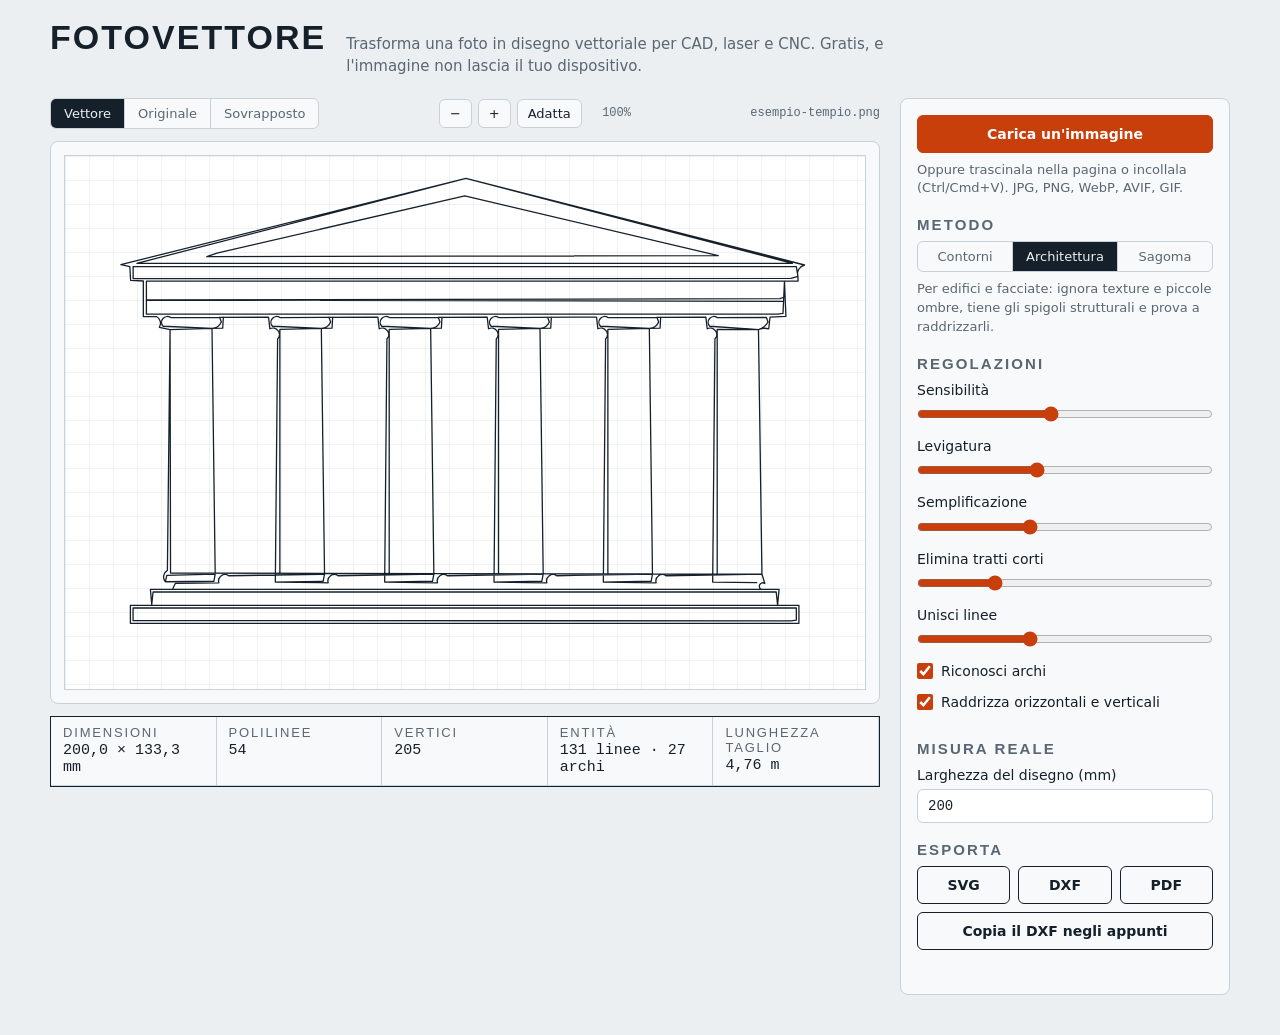
==== index.html @ 931e292a "Add files via upload" ====
<!doctype html>
<html lang="it"><head><meta charset="utf-8">
<meta name="viewport" content="width=device-width,initial-scale=1,viewport-fit=cover">
<meta name="description" content="Fotovettore: converte una foto in disegno vettoriale (SVG, DXF, PDF) direttamente nel browser.">
<title>Fotovettore</title>
<style>
/* Layout: a drafting sheet. Large preview with a title block underneath, tool panel at its side. */
:root {
  --paper: #ECEFF2;
  --sheet: #F8F9FB;
  --canvas: #FFFFFF;
  --grid: rgba(21, 32, 43, 0.06);
  --ink: #15202B;
  --muted: #5A6672;
  --line: #C8D0D8;
  --accent: #C93F0B;
  --accent-ink: #FFFFFF;
  --font-display: "Arial Narrow", "Helvetica Neue", "Roboto Condensed", sans-serif;
  --font-body: system-ui, -apple-system, "Segoe UI", Roboto, sans-serif;
  --font-mono: ui-monospace, "SF Mono", Menlo, Consolas, monospace;
}
@media (prefers-color-scheme: dark) {
  :root:not([data-theme="light"]) {
    --paper: #0D141B;
    --sheet: #131C25;
    --canvas: #0A1015;
    --grid: rgba(230, 236, 241, 0.06);
    --ink: #E6ECF1;
    --muted: #93A0AC;
    --line: #2A3641;
    --accent: #FF7A3D;
    --accent-ink: #1A0E06;
    color-scheme: dark;
  }
}
:root[data-theme="dark"] {
  --paper: #0D141B;
  --sheet: #131C25;
  --canvas: #0A1015;
  --grid: rgba(230, 236, 241, 0.06);
  --ink: #E6ECF1;
  --muted: #93A0AC;
  --line: #2A3641;
  --accent: #FF7A3D;
  --accent-ink: #1A0E06;
  color-scheme: dark;
}
* { box-sizing: border-box; }
body {
  background: var(--paper);
  color: var(--ink);
  font-family: var(--font-body);
  font-size: 15px;
  line-height: 1.45;
  margin: 0;
  padding-block: 20px 40px;
  padding-left: max(16px, env(safe-area-inset-left, 0px));
  padding-right: max(16px, env(safe-area-inset-right, 0px));
}
.wrap { max-width: 1180px; margin: 0 auto; display: flex; flex-direction: column; gap: 20px; }
.top { display: flex; flex-wrap: wrap; align-items: baseline; gap: 6px 20px; }
h1 {
  font-family: var(--font-display);
  font-weight: 600;
  font-size: 34px;
  letter-spacing: 0.06em;
  text-transform: uppercase;
  margin: 0;
  line-height: 1;
}
.tag { margin: 0; color: var(--muted); max-width: 60ch; }
.app { display: grid; grid-template-columns: minmax(0, 1fr); gap: 20px; align-items: start; }
@media (min-width: 880px) { .app { grid-template-columns: minmax(0, 1fr) 330px; } }

.stage { min-width: 0; display: flex; flex-direction: column; gap: 12px; }
.viewbar { display: flex; flex-wrap: wrap; gap: 8px 16px; align-items: center; justify-content: space-between; }
.seg { display: inline-flex; border: 1px solid var(--line); border-radius: 6px; overflow: hidden; background: var(--sheet); }
.seg button {
  font: 500 13px var(--font-body);
  color: var(--muted);
  background: transparent;
  border: 0;
  padding: 7px 13px;
  cursor: pointer;
}
.seg button + button { border-left: 1px solid var(--line); }
.seg button[aria-pressed="true"] { background: var(--ink); color: var(--paper); }
.fname { font: 400 12px var(--font-mono); color: var(--muted); overflow-wrap: anywhere; }

.dropzone {
  position: relative;
  background: var(--sheet);
  border: 1px solid var(--line);
  border-radius: 8px;
  padding: 14px;
  display: flex;
  justify-content: center;
}
.frame {
  --ar: 1.5;
  position: relative;
  width: min(100%, calc(68vh * var(--ar)));
  aspect-ratio: var(--ar);
  background-color: var(--canvas);
  background-image: linear-gradient(var(--grid) 1px, transparent 1px), linear-gradient(90deg, var(--grid) 1px, transparent 1px);
  background-size: 24px 24px;
  outline: 1px solid var(--line);
}
.vpwrap { position: absolute; inset: 0; transform-origin: 0 0; will-change: transform; }
.frame { overflow: hidden; }
.frame.zoomed { cursor: grab; touch-action: none; }
.zoom { display: inline-flex; gap: 6px; align-items: center; }
.zoom button { font: 500 13px var(--font-body); border: 1px solid var(--line); background: var(--sheet); color: var(--ink); border-radius: 6px; padding: 6px 10px; cursor: pointer; }
.zoom button:hover { background: color-mix(in srgb, var(--ink) 8%, transparent); }
.zoom span { font: 400 12px var(--font-mono); color: var(--muted); min-width: 3.6em; text-align: right; font-variant-numeric: tabular-nums; }
.frame canvas, .frame svg { position: absolute; inset: 0; width: 100%; height: 100%; display: block; }
.frame svg { color: var(--ink); }
.frame[data-view="orig"] svg { display: none; }
.frame[data-view="vector"] canvas { display: none; }
.frame[data-view="overlay"] canvas { opacity: 0.4; }
.frame[data-view="overlay"] svg { color: var(--accent); }
.busy {
  position: absolute; right: 22px; top: 22px;
  font: 500 12px var(--font-mono);
  background: var(--ink); color: var(--paper);
  padding: 4px 9px; border-radius: 4px;
}
.dropfx {
  position: fixed; inset: 0; z-index: 20;
  display: none; align-items: center; justify-content: center;
  background: color-mix(in srgb, var(--paper) 82%, transparent);
  border: 3px dashed var(--accent);
  font: 600 28px var(--font-display); letter-spacing: 0.08em; text-transform: uppercase;
}
.dropfx.on { display: flex; }

.titleblock {
  display: grid;
  grid-template-columns: repeat(auto-fit, minmax(130px, 1fr));
  margin: 0;
  border: 1px solid var(--ink);
  background: var(--sheet);
}
.titleblock > div { padding: 8px 12px 9px; border-right: 1px solid var(--line); border-bottom: 1px solid var(--line); min-width: 0; }
.titleblock dt { font: 500 11px var(--font-display); letter-spacing: 0.14em; text-transform: uppercase; color: var(--muted); font-size: 13px; }
.titleblock dd { margin: 2px 0 0; font: 500 15px var(--font-mono); font-variant-numeric: tabular-nums; overflow-wrap: anywhere; }

.panel {
  background: var(--sheet);
  border: 1px solid var(--line);
  border-radius: 8px;
  padding: 16px;
  display: flex; flex-direction: column; gap: 18px;
  min-width: 0;
}
.panel h2 {
  font: 600 15px var(--font-display);
  letter-spacing: 0.14em; text-transform: uppercase;
  margin: 0 0 8px; color: var(--muted);
}
.btn {
  font: 600 14px var(--font-body);
  border: 1px solid var(--ink);
  background: transparent; color: var(--ink);
  padding: 10px 14px; border-radius: 6px; cursor: pointer;
}
.btn:hover { background: color-mix(in srgb, var(--ink) 8%, transparent); }
.btn.primary { background: var(--accent); border-color: var(--accent); color: var(--accent-ink); }
.btn.primary:hover { filter: brightness(1.07); }
.btn:disabled { opacity: .45; cursor: not-allowed; }
:focus-visible { outline: 2px solid var(--accent); outline-offset: 2px; }
.hint { margin: 8px 0 0; font-size: 13px; color: var(--muted); }
.field { display: flex; flex-direction: column; gap: 4px; margin-bottom: 12px; }
.field:last-child { margin-bottom: 0; }
.field label, .field .lab { display: flex; justify-content: space-between; gap: 8px; font-size: 14px; font-weight: 500; }
.field output { font: 400 13px var(--font-mono); color: var(--muted); font-variant-numeric: tabular-nums; }
input[type="range"] { width: 100%; accent-color: var(--accent); margin: 2px 0; }
.check { display: flex; align-items: center; gap: 8px; font-size: 14px; margin-bottom: 10px; }
.check input { accent-color: var(--accent); width: 16px; height: 16px; margin: 0; }
input[type="number"] {
  font: 500 14px var(--font-mono); width: 100%;
  background: var(--canvas); color: var(--ink);
  border: 1px solid var(--line); border-radius: 6px; padding: 8px 10px;
}
.exports { display: grid; grid-template-columns: repeat(3, minmax(0, 1fr)); gap: 8px; }
.exports .wide { grid-column: 1 / -1; }
.status { min-height: 1.4em; margin: 10px 0 0; font-size: 13px; color: var(--muted); }
.seg.full { display: flex; }
.seg.full button { flex: 1; }
@media (prefers-reduced-motion: reduce) { * { transition: none !important; animation: none !important; } }
</style>

<div class="wrap">
  <header class="top">
    <h1>Fotovettore</h1>
    <p class="tag">Trasforma una foto in disegno vettoriale per CAD, laser e CNC. Gratis, e l'immagine non lascia il tuo dispositivo.</p>
  </header>

  <main class="app">
    <section class="stage" aria-label="Anteprima">
      <div class="viewbar">
        <div class="seg" role="group" aria-label="Vista">
          <button type="button" data-view="vector" aria-pressed="true">Vettore</button>
          <button type="button" data-view="orig" aria-pressed="false">Originale</button>
          <button type="button" data-view="overlay" aria-pressed="false">Sovrapposto</button>
        </div>
        <div class="zoom" role="group" aria-label="Zoom">
          <button type="button" id="zout" aria-label="Riduci">−</button>
          <button type="button" id="zin" aria-label="Ingrandisci">+</button>
          <button type="button" id="zfit">Adatta</button>
          <span id="zlabel">100%</span>
        </div>
        <span class="fname" id="fname">esempio-tempio.png</span>
      </div>

      <div class="dropzone">
        <div class="frame" id="frame" data-view="vector">
          <div class="vpwrap" id="vpwrap">
          <canvas id="orig" aria-label="Immagine originale"></canvas>
          <svg id="vec" viewBox="0 0 1200 800" preserveAspectRatio="none" role="img" aria-label="Disegno vettoriale">
            <path id="vp" fill="none" stroke="currentColor" stroke-width="1.3" vector-effect="non-scaling-stroke" stroke-linejoin="round" stroke-linecap="round"></path>
          </svg>
          </div>
        </div>
        <div class="busy" id="busy" hidden>Elaboro…</div>
      </div>

      <dl class="titleblock">
        <div><dt>Dimensioni</dt><dd id="tb-size">-</dd></div>
        <div><dt>Polilinee</dt><dd id="tb-paths">-</dd></div>
        <div><dt>Vertici</dt><dd id="tb-pts">-</dd></div>
        <div><dt>Entità</dt><dd id="tb-ent">-</dd></div>
        <div><dt>Lunghezza taglio</dt><dd id="tb-len">-</dd></div>
      </dl>
    </section>

    <aside class="panel" aria-label="Impostazioni">
      <div>
        <button class="btn primary" id="pick" type="button" style="width:100%">Carica un'immagine</button>
        <input id="file" type="file" accept="image/*" hidden>
        <p class="hint">Oppure trascinala nella pagina o incollala (Ctrl/Cmd+V). JPG, PNG, WebP, AVIF, GIF.</p>
      </div>

      <div>
        <h2>Metodo</h2>
        <div class="seg full" role="group" aria-label="Metodo">
          <button type="button" data-mode="edges" aria-pressed="false">Contorni</button>
          <button type="button" data-mode="arch" aria-pressed="true">Architettura</button>
          <button type="button" data-mode="shape" aria-pressed="false">Sagoma</button>
        </div>
        <p class="hint" id="modehint">Linee sottili lungo i bordi dell'immagine, come un disegno al tratto.</p>
      </div>

      <div>
        <h2>Regolazioni</h2>
        <div class="field" id="f-sens">
          <label for="sens">Sensibilità <output id="o-sens"></output></label>
          <input id="sens" type="range" min="0" max="100" value="55">
        </div>
        <div id="f-shape" hidden>
          <label class="check"><input id="auto" type="checkbox" checked> Soglia automatica</label>
          <div class="field">
            <label for="thr">Soglia di luminosità <output id="o-thr"></output></label>
            <input id="thr" type="range" min="5" max="250" value="128" disabled>
          </div>
          <label class="check"><input id="inv" type="checkbox"> Inverti (sagome chiare su sfondo scuro)</label>
        </div>
        <div class="field">
          <label for="blur">Levigatura <output id="o-blur"></output></label>
          <input id="blur" type="range" min="0" max="40" value="12">
        </div>
        <div class="field">
          <label for="simp">Semplificazione <output id="o-simp"></output></label>
          <input id="simp" type="range" min="0" max="40" value="10">
        </div>
        <div class="field">
          <label for="minlen">Elimina tratti corti <output id="o-min"></output></label>
          <input id="minlen" type="range" min="0" max="120" value="14">
        </div>
        <div class="field">
          <label for="merge">Unisci linee <output id="o-merge"></output></label>
          <input id="merge" type="range" min="0" max="80" value="30">
        </div>
        <label class="check"><input id="arcs" type="checkbox" checked> Riconosci archi</label>
        <label class="check"><input id="straight" type="checkbox" checked> Raddrizza orizzontali e verticali</label>
      </div>

      <div>
        <h2>Misura reale</h2>
        <div class="field">
          <label for="wmm">Larghezza del disegno (mm)</label>
          <input id="wmm" type="number" min="1" max="100000" step="1" value="200" inputmode="decimal">
        </div>
      </div>

      <div>
        <h2>Esporta</h2>
        <div class="exports">
          <button class="btn" id="ex-svg" type="button">SVG</button>
          <button class="btn" id="ex-dxf" type="button">DXF</button>
          <button class="btn" id="ex-pdf" type="button">PDF</button>
          <button class="btn wide" id="ex-copy" type="button">Copia il DXF negli appunti</button>
        </div>
        <p class="status" id="status" role="status" aria-live="polite"></p>
      </div>
    </aside>
  </main>
</div>
<div class="dropfx" id="dropfx">Rilascia l'immagine</div>

<script>
(() => {
  const $ = (id) => document.getElementById(id);
  const S = { W: 0, H: 0, gray: null, gen: 0, paths: [], info: {}, mode: 'arch', name: '' };

  /* ---------- utilities ---------- */
  const fmtInt = (n) => n.toLocaleString('it-IT');
  const fmt1 = (n) => n.toLocaleString('it-IT', { maximumFractionDigits: 1, minimumFractionDigits: 1 });
  let statusTimer;
  function say(msg) {
    $('status').textContent = msg;
    clearTimeout(statusTimer);
    statusTimer = setTimeout(() => { $('status').textContent = ''; }, 7000);
  }

  /* ---------- image loading ---------- */
  function setSource(el, name) {
    const w = el.naturalWidth || el.width, h = el.naturalHeight || el.height;
    const s = Math.min(1, 1400 / Math.max(w, h));
    const W = Math.max(8, Math.round(w * s)), H = Math.max(8, Math.round(h * s));
    const c = document.createElement('canvas');
    c.width = W; c.height = H;
    const x = c.getContext('2d', { willReadFrequently: true });
    x.fillStyle = '#fff'; x.fillRect(0, 0, W, H);
    x.drawImage(el, 0, 0, W, H);
    const d = x.getImageData(0, 0, W, H).data;
    const g = new Float32Array(W * H);
    for (let i = 0, p = 0; i < g.length; i++, p += 4) g[i] = 0.299 * d[p] + 0.587 * d[p + 1] + 0.114 * d[p + 2];
    S.W = W; S.H = H; S.gray = g; S.name = name; S.gen++;
    const o = $('orig');
    o.width = W; o.height = H;
    o.getContext('2d').drawImage(c, 0, 0);
    $('frame').style.setProperty('--ar', (W / H).toFixed(4));
    $('vec').setAttribute('viewBox', '0 0 ' + W + ' ' + H);
    $('fname').textContent = name;
    View.k = 1; View.x = 0; View.y = 0; applyView();
    sendImage();
    request();
  }
  function loadFile(file) {
    if (!file) return;
    if (!file.type.startsWith('image/')) { say('Questo file non è un\'immagine. Per i PDF, esporta prima una pagina come immagine.'); return; }
    const url = URL.createObjectURL(file);
    const im = new Image();
    im.onload = () => { setSource(im, file.name || 'immagine'); URL.revokeObjectURL(url); };
    im.onerror = () => { say('Il browser non riesce ad aprire questo formato. Prova con JPG, PNG o WebP.'); URL.revokeObjectURL(url); };
    im.src = url;
  }

  function makeSample() {
    const c = document.createElement('canvas'); c.width = 1200; c.height = 800;
    const x = c.getContext('2d');
    let g = x.createLinearGradient(0, 0, 0, 800);
    g.addColorStop(0, '#eef1f3'); g.addColorStop(1, '#cdd4da');
    x.fillStyle = g; x.fillRect(0, 0, 1200, 800);
    x.fillStyle = '#bdb6aa'; x.fillRect(0, 700, 1200, 100);
    x.lineJoin = 'round';
    const stroke = (w = 3) => { x.strokeStyle = '#3d3b37'; x.lineWidth = w; x.stroke(); };
    // steps
    for (let i = 0; i < 3; i++) {
      x.fillStyle = ['#a8a297', '#bcb6aa', '#cfc9bd'][i];
      x.beginPath(); x.rect(100 + i * 30, 700 - (i + 1) * 24, 1000 - i * 60, 24); x.fill(); stroke(2.5);
    }
    // columns
    const base = 628, top = 258, n = 6;
    for (let k = 0; k < n; k++) {
      const cx = 190 + k * (820 / (n - 1));
      const cg = x.createLinearGradient(cx - 36, 0, cx + 36, 0);
      cg.addColorStop(0, '#8d8a82'); cg.addColorStop(0.35, '#efece4'); cg.addColorStop(0.7, '#cdcac1'); cg.addColorStop(1, '#7f7c74');
      x.fillStyle = cg;
      x.beginPath(); x.moveTo(cx - 36, base); x.lineTo(cx - 31, top); x.lineTo(cx + 31, top); x.lineTo(cx + 36, base); x.closePath(); x.fill(); stroke(2.5);
      x.strokeStyle = 'rgba(61,59,55,.55)'; x.lineWidth = 1.5;
      for (let f = -2; f <= 2; f++) { x.beginPath(); x.moveTo(cx + f * 12, base); x.lineTo(cx + f * 11.2, top); x.stroke(); }
      x.fillStyle = '#d9d5cb';
      x.beginPath(); x.rect(cx - 46, top - 18, 92, 18); x.fill(); stroke(2.5);
      x.beginPath(); x.rect(cx - 40, base, 80, 12); x.fillStyle = '#c4bfb3'; x.fill(); stroke(2.5);
    }
    // entablature
    x.fillStyle = '#d3cec3'; x.beginPath(); x.rect(120, 216, 960, 24); x.fill(); stroke(3);
    x.fillStyle = '#e1ddd3'; x.beginPath(); x.rect(120, 186, 960, 30); x.fill(); stroke(3);
    x.strokeStyle = '#3d3b37'; x.lineWidth = 2;
    for (let t = 0; t < 22; t++) { const tx = 150 + t * 42; x.strokeRect(tx, 192, 14, 18); }
    x.fillStyle = '#cbc6ba'; x.beginPath(); x.rect(100, 164, 1000, 22); x.fill(); stroke(3);
    // pediment
    x.fillStyle = '#ddd9cf'; x.beginPath(); x.moveTo(90, 164); x.lineTo(1110, 164); x.lineTo(600, 34); x.closePath(); x.fill(); stroke(3.5);
    x.fillStyle = '#9f9b91'; x.beginPath(); x.moveTo(220, 150); x.lineTo(980, 150); x.lineTo(600, 62); x.closePath(); x.fill(); stroke(2.5);
    return c;
  }



  /* ======================================================================
     Motore di vettorializzazione. Funzione autonoma: gira in un Web Worker
     (o nel thread principale se il browser non lo permette).
     ====================================================================== */
  function makeEngine() {
    let IMG = null, PRE = { key: '', g: null };
    function setImage(W, H, gray) { IMG = { W, H, gray }; PRE = { key: '', g: null }; }

  /* ---------- image processing ---------- */
  function gaussBlur(src, W, H, sigma) {
    if (sigma < 0.3) return Float32Array.from(src);
    const r = Math.ceil(sigma * 3), k = new Float32Array(2 * r + 1);
    let sum = 0;
    for (let i = -r; i <= r; i++) { k[i + r] = Math.exp(-(i * i) / (2 * sigma * sigma)); sum += k[i + r]; }
    for (let i = 0; i < k.length; i++) k[i] /= sum;
    const tmp = new Float32Array(W * H), out = new Float32Array(W * H);
    for (let y = 0; y < H; y++) {
      const row = y * W;
      for (let x = 0; x < W; x++) {
        let a = 0;
        for (let i = -r; i <= r; i++) { let xx = x + i; xx = xx < 0 ? 0 : xx >= W ? W - 1 : xx; a += src[row + xx] * k[i + r]; }
        tmp[row + x] = a;
      }
    }
    for (let y = 0; y < H; y++) {
      for (let x = 0; x < W; x++) {
        let a = 0;
        for (let i = -r; i <= r; i++) { let yy = y + i; yy = yy < 0 ? 0 : yy >= H ? H - 1 : yy; a += tmp[yy * W + x] * k[i + r]; }
        out[y * W + x] = a;
      }
    }
    return out;
  }

  function otsu(g) {
    const h = new Float64Array(256);
    for (let i = 0; i < g.length; i++) { let v = Math.round(g[i]); v = v < 0 ? 0 : v > 255 ? 255 : v; h[v]++; }
    let total = g.length, sumAll = 0;
    for (let i = 0; i < 256; i++) sumAll += i * h[i];
    let wB = 0, sumB = 0, best = 0, thr = 128;
    for (let t = 0; t < 256; t++) {
      wB += h[t]; if (!wB) continue;
      const wF = total - wB; if (!wF) break;
      sumB += t * h[t];
      const mB = sumB / wB, mF = (sumAll - sumB) / wF;
      const between = wB * wF * (mB - mF) * (mB - mF);
      if (between > best) { best = between; thr = t; }
    }
    return thr;
  }

  /* Canny edges -> boolean map */
  function canny(g, W, H, sens) {
    const N = W * H, mag = new Float32Array(N), dq = new Uint8Array(N);
    for (let y = 1; y < H - 1; y++) {
      for (let x = 1; x < W - 1; x++) {
        const i = y * W + x;
        const gx = (g[i - W + 1] + 2 * g[i + 1] + g[i + W + 1]) - (g[i - W - 1] + 2 * g[i - 1] + g[i + W - 1]);
        const gy = (g[i + W - 1] + 2 * g[i + W] + g[i + W + 1]) - (g[i - W - 1] + 2 * g[i - W] + g[i - W + 1]);
        mag[i] = Math.hypot(gx, gy);
        let a = Math.atan2(gy, gx) * 57.29578; if (a < 0) a += 180;
        dq[i] = (a < 22.5 || a >= 157.5) ? 0 : a < 67.5 ? 1 : a < 112.5 ? 2 : 3;
      }
    }
    let mx = 0; for (let i = 0; i < N; i++) if (mag[i] > mx) mx = mag[i];
    if (mx <= 0) return new Uint8Array(N);
    const bins = new Uint32Array(1001);
    for (let i = 0; i < N; i++) bins[Math.min(1000, (mag[i] / mx * 1000) | 0)]++;
    let acc = 0, p = 0; const target = N * 0.985;
    for (let b = 0; b <= 1000; b++) { acc += bins[b]; if (acc >= target) { p = (b + 1) / 1000 * mx; break; } }
    const s = sens / 100;
    const hi = Math.max(4, p * (1.0 - 0.85 * s)), lo = hi * 0.4;
    const e = new Uint8Array(N);
    for (let y = 1; y < H - 1; y++) {
      for (let x = 1; x < W - 1; x++) {
        const i = y * W + x, m = mag[i];
        if (m < lo) continue;
        let a, b;
        switch (dq[i]) {
          case 0: a = mag[i - 1]; b = mag[i + 1]; break;
          case 1: a = mag[i - W - 1]; b = mag[i + W + 1]; break;
          case 2: a = mag[i - W]; b = mag[i + W]; break;
          default: a = mag[i - W + 1]; b = mag[i + W - 1];
        }
        if (m >= a && m >= b) e[i] = m >= hi ? 2 : 1;
      }
    }
    const out = new Uint8Array(N), stack = [];
    for (let i = 0; i < N; i++) if (e[i] === 2) { out[i] = 1; stack.push(i); }
    const nb = [-1, 1, -W, W, -W - 1, -W + 1, W - 1, W + 1];
    while (stack.length) {
      const c = stack.pop();
      for (let k = 0; k < 8; k++) { const j = c + nb[k]; if (e[j] && !out[j]) { out[j] = 1; stack.push(j); } }
    }
    out.mag = mag; out.hi = hi;
    return out;
  }

  /* Edge pixels -> polylines */
  function traceChains(E, W, H, minLen) {
    const N = W * H, vis = new Uint8Array(N), chains = [];
    const nb = [-1, 1, -W, W, -W - 1, -W + 1, W - 1, W + 1];
    const walk = (start) => {
      const out = []; let cur = start;
      for (;;) {
        let nx = -1;
        for (let k = 0; k < 8; k++) { const j = cur + nb[k]; if (E[j] && !vis[j]) { nx = j; break; } }
        if (nx < 0) break;
        vis[nx] = 1; out.push(nx); cur = nx;
      }
      return out;
    };
    const run = (start) => {
      vis[start] = 1;
      const f = walk(start), b = walk(start);
      const idx = b.reverse().concat([start], f);
      if (idx.length < Math.max(2, minLen)) return;
      const pts = idx.map((i) => [i % W, (i / W) | 0]);
      const a = pts[0], z = pts[pts.length - 1];
      const closed = pts.length > 8 && Math.abs(a[0] - z[0]) <= 1 && Math.abs(a[1] - z[1]) <= 1;
      chains.push({ pts, closed });
    };
    for (let y = 1; y < H - 1; y++) for (let x = 1; x < W - 1; x++) {
      const i = y * W + x;
      if (!E[i] || vis[i]) continue;
      let d = 0; for (let k = 0; k < 8; k++) if (E[i + nb[k]]) d++;
      if (d === 1) run(i);
    }
    for (let y = 1; y < H - 1; y++) for (let x = 1; x < W - 1; x++) {
      const i = y * W + x;
      if (E[i] && !vis[i]) run(i);
    }
    return chains;
  }

  /* Marching squares on a padded field; inside where value < 0 */
  function marching(g, W, H, T, invert) {
    const Wp = W + 2, Hp = H + 2, F = new Float32Array(Wp * Hp).fill(1);
    for (let y = 0; y < H; y++) for (let x = 0; x < W; x++) {
      const v = invert ? T - g[y * W + x] : g[y * W + x] - T;
      F[(y + 1) * Wp + x + 1] = v === 0 ? 1e-4 : v;
    }
    const K = 2 * Wp * Hp, A = new Int32Array(K).fill(-1), B = new Int32Array(K).fill(-1);
    const link = (p, q) => {
      if (A[p] < 0) A[p] = q; else B[p] = q;
      if (A[q] < 0) A[q] = p; else B[q] = p;
    };
    const Hk = (x, y) => 2 * (y * Wp + x), Vk = (x, y) => 2 * (y * Wp + x) + 1;
    for (let y = 0; y < Hp - 1; y++) {
      for (let x = 0; x < Wp - 1; x++) {
        const a = F[y * Wp + x] < 0, b = F[y * Wp + x + 1] < 0, c = F[(y + 1) * Wp + x + 1] < 0, d = F[(y + 1) * Wp + x] < 0;
        const idx = (a ? 8 : 0) | (b ? 4 : 0) | (c ? 2 : 0) | (d ? 1 : 0);
        if (idx === 0 || idx === 15) continue;
        const T_ = Hk(x, y), R = Vk(x + 1, y), Bo = Hk(x, y + 1), L = Vk(x, y);
        switch (idx) {
          case 1: case 14: link(L, Bo); break;
          case 2: case 13: link(Bo, R); break;
          case 3: case 12: link(L, R); break;
          case 4: case 11: link(T_, R); break;
          case 5: link(T_, R); link(L, Bo); break;
          case 6: case 9: link(T_, Bo); break;
          case 7: case 8: link(L, T_); break;
          case 10: link(L, T_); link(Bo, R); break;
        }
      }
    }
    const pointOf = (k) => {
      const horiz = (k & 1) === 0, cell = k >> 1, y = (cell / Wp) | 0, x = cell - y * Wp;
      if (horiz) {
        const v1 = F[y * Wp + x], v2 = F[y * Wp + x + 1];
        return [x + v1 / (v1 - v2) - 1, y - 1];
      }
      const v1 = F[y * Wp + x], v2 = F[(y + 1) * Wp + x];
      return [x - 1, y + v1 / (v1 - v2) - 1];
    };
    const seen = new Uint8Array(K), loops = [];
    for (let s = 0; s < K; s++) {
      if (seen[s] || A[s] < 0) continue;
      const keys = []; let prev = -1, cur = s, ok = true;
      for (;;) {
        seen[cur] = 1; keys.push(cur);
        let nx = A[cur] !== prev ? A[cur] : B[cur];
        if (nx < 0) { ok = false; break; }
        if (A[cur] === B[cur]) nx = A[cur];
        prev = cur; cur = nx;
        if (cur === s) break;
        if (seen[cur]) { ok = false; break; }
      }
      if (ok && keys.length >= 3) loops.push(keys.map(pointOf));
    }
    return loops;
  }

  /* Douglas-Peucker */
  function dp(p, eps) {
    const n = p.length;
    if (n < 3) return p.slice();
    const keep = new Uint8Array(n); keep[0] = keep[n - 1] = 1;
    const st = [[0, n - 1]];
    while (st.length) {
      const [s, e] = st.pop();
      const ax = p[s][0], ay = p[s][1], dx = p[e][0] - ax, dy = p[e][1] - ay, L = Math.hypot(dx, dy);
      let md = 0, mi = -1;
      for (let i = s + 1; i < e; i++) {
        const d = L < 1e-9 ? Math.hypot(p[i][0] - ax, p[i][1] - ay) : Math.abs(dy * (p[i][0] - ax) - dx * (p[i][1] - ay)) / L;
        if (d > md) { md = d; mi = i; }
      }
      if (md > eps && mi > 0) { keep[mi] = 1; st.push([s, mi], [mi, e]); }
    }
    return p.filter((_, i) => keep[i]);
  }
  function simplify(pts, eps, closed) {
    if (eps <= 0 || pts.length < 4) return pts;
    if (!closed) return dp(pts, eps);
    let m = 0, md = -1;
    for (let i = 1; i < pts.length; i++) { const d = Math.hypot(pts[i][0] - pts[0][0], pts[i][1] - pts[0][1]); if (d > md) { md = d; m = i; } }
    const a = dp(pts.slice(0, m + 1), eps);
    const b = dp(pts.slice(m).concat([pts[0]]), eps);
    return a.concat(b.slice(1, -1));
  }



    /* ----- nuove funzioni ----- */
    function dpIdx(p, eps) {
      const n = p.length, keep = new Uint8Array(n); keep[0] = keep[n - 1] = 1;
      const st = [[0, n - 1]];
      while (st.length) {
        const [s, e] = st.pop();
        const ax = p[s][0], ay = p[s][1], dx = p[e][0] - ax, dy = p[e][1] - ay, L = Math.hypot(dx, dy);
        let md = 0, mi = -1;
        for (let i = s + 1; i < e; i++) {
          const d = L < 1e-9 ? Math.hypot(p[i][0] - ax, p[i][1] - ay) : Math.abs(dy * (p[i][0] - ax) - dx * (p[i][1] - ay)) / L;
          if (d > md) { md = d; mi = i; }
        }
        if (md > eps && mi > 0) { keep[mi] = 1; st.push([s, mi], [mi, e]); }
      }
      const out = []; for (let i = 0; i < n; i++) if (keep[i]) out.push(i);
      return out;
    }

    /* Diffusione anisotropa (Perona-Malik): spiana texture e rumore, conserva i bordi forti */
    function diffuse(g, W, H, iters) {
      if (iters <= 0) return g;
      let a = Float32Array.from(g), b = new Float32Array(g.length);
      let s = 0, c = 0;
      for (let y = 1; y < H - 1; y += 2) for (let x = 1; x < W - 1; x += 2) { const i = y * W + x; s += Math.abs(a[i + 1] - a[i]) + Math.abs(a[i + W] - a[i]); c += 2; }
      const K = Math.max(3, 2.5 * s / Math.max(1, c)), inv = 1 / (K * K), lam = 0.2;
      for (let it = 0; it < iters; it++) {
        b.set(a);
        for (let y = 1; y < H - 1; y++) {
          for (let x = 1; x < W - 1; x++) {
            const i = y * W + x, v = a[i];
            const dN = a[i - W] - v, dS = a[i + W] - v, dE = a[i + 1] - v, dW = a[i - 1] - v;
            b[i] = v + lam * (dN / (1 + dN * dN * inv) + dS / (1 + dS * dS * inv) + dE / (1 + dE * dE * inv) + dW / (1 + dW * dW * inv));
          }
        }
        const t = a; a = b; b = t;
      }
      return a;
    }

    /* Elimina i gruppi di pixel-bordo troppo piccoli (puntini di texture) */
    function dropSmall(E, W, H, minSize) {
      const N = W * H, seen = new Uint8Array(N), nb = [-1, 1, -W, W, -W - 1, -W + 1, W - 1, W + 1];
      for (let s = 0; s < N; s++) {
        if (!E[s] || seen[s]) continue;
        const comp = [s]; seen[s] = 1;
        for (let h = 0; h < comp.length; h++) {
          const c = comp[h];
          for (let k = 0; k < 8; k++) { const j = c + nb[k]; if (j >= 0 && j < N && E[j] && !seen[j]) { seen[j] = 1; comp.push(j); } }
        }
        if (comp.length < minSize) for (const c of comp) E[c] = 0;
      }
    }
    function chainStrength(pts, mag, W) {
      let s = 0;
      for (const p of pts) s += mag[Math.round(p[1]) * W + Math.round(p[0])];
      return s / pts.length;
    }

    /* Ricuce le lacune tra estremi di tratti che proseguono nella stessa direzione */
    function bridge(chains, gap) {
      for (let pass = 0; pass < 3; pass++) {
        const eps = [];
        chains.forEach((c, ci) => {
          if (!c || c.closed || c.pts.length < 6) return;
          const p = c.pts, n = p.length, k = Math.min(8, n - 1);
          const d0x = p[0][0] - p[k][0], d0y = p[0][1] - p[k][1], d1x = p[n - 1][0] - p[n - 1 - k][0], d1y = p[n - 1][1] - p[n - 1 - k][1];
          const l0 = Math.hypot(d0x, d0y) || 1, l1 = Math.hypot(d1x, d1y) || 1;
          eps.push({ ci, end: 0, x: p[0][0], y: p[0][1], dx: d0x / l0, dy: d0y / l0 });
          eps.push({ ci, end: 1, x: p[n - 1][0], y: p[n - 1][1], dx: d1x / l1, dy: d1y / l1 });
        });
        const cell = Math.max(2, gap), grid = new Map();
        eps.forEach((e, i) => {
          const key = Math.floor(e.x / cell) * 100003 + Math.floor(e.y / cell);
          (grid.get(key) || grid.set(key, []).get(key)).push(i);
        });
        const cands = [];
        eps.forEach((a, i) => {
          const cx = Math.floor(a.x / cell), cy = Math.floor(a.y / cell);
          for (let ox = -1; ox <= 1; ox++) for (let oy = -1; oy <= 1; oy++) {
            const arr = grid.get((cx + ox) * 100003 + (cy + oy)); if (!arr) continue;
            for (const j of arr) {
              if (j <= i) continue;
              const b = eps[j];
              if (a.ci === b.ci && chains[a.ci].pts.length < 30) continue;
              const dx = b.x - a.x, dy = b.y - a.y, d = Math.hypot(dx, dy);
              if (d > gap) continue;
              if (d > 1.5) {
                const vx = dx / d, vy = dy / d;
                if (a.dx * vx + a.dy * vy < 0.77 || -(b.dx * vx + b.dy * vy) < 0.77) continue;
              }
              if (a.dx * b.dx + a.dy * b.dy > -0.5) continue;
              cands.push({ a, b, d });
            }
          }
        });
        if (!cands.length) break;
        cands.sort((u, v) => u.d - v.d);
        const used = new Set(); let joined = 0;
        for (const { a, b } of cands) {
          if (used.has(a.ci) || used.has(b.ci)) continue;
          if (a.ci === b.ci) { chains[a.ci].closed = true; used.add(a.ci); joined++; continue; }
          const A = chains[a.ci], B = chains[b.ci];
          const pa = a.end === 1 ? A.pts : A.pts.slice().reverse();
          const pb = b.end === 0 ? B.pts : B.pts.slice().reverse();
          const na = A.pts.length, nb = B.pts.length;
          chains[a.ci] = { pts: pa.concat(pb), closed: false, str: (A.str * na + B.str * nb) / (na + nb) };
          chains[b.ci] = null; used.add(a.ci); used.add(b.ci); joined++;
        }
        if (!joined) break;
      }
      return chains.filter(Boolean);
    }

    /* Media mobile: toglie la scalettatura dei pixel senza spostare gli estremi */
    function smoothPts(p, closed, w) {
      const n = p.length; if (n < 5 || w < 1) return p;
      const o = new Array(n);
      for (let i = 0; i < n; i++) {
        let sx = 0, sy = 0, c = 0;
        for (let k = -w; k <= w; k++) {
          let j = i + k;
          if (closed) j = ((j % n) + n) % n; else if (j < 0 || j >= n) continue;
          sx += p[j][0]; sy += p[j][1]; c++;
        }
        o[i] = [sx / c, sy / c];
      }
      if (!closed) { o[0] = p[0]; o[n - 1] = p[n - 1]; }
      return o;
    }

    /* Cerchio ai minimi quadrati (Kasa) sui punti i..j; restituisce null se non è un arco credibile */
    function arcFit(q, i, j, tol, strict) {
      const N = j - i + 1; if (N < 7) return null;
      let mx = 0, my = 0;
      for (let k = i; k <= j; k++) { mx += q[k][0]; my += q[k][1]; }
      mx /= N; my /= N;
      let Suu = 0, Svv = 0, Suv = 0, Suuu = 0, Svvv = 0, Suvv = 0, Svuu = 0;
      for (let k = i; k <= j; k++) {
        const u = q[k][0] - mx, v = q[k][1] - my;
        Suu += u * u; Svv += v * v; Suv += u * v; Suuu += u * u * u; Svvv += v * v * v; Suvv += u * v * v; Svuu += v * u * u;
      }
      const det = Suu * Svv - Suv * Suv;
      if (Math.abs(det) < 1e-9) return null;
      const b1 = 0.5 * (Suuu + Suvv), b2 = 0.5 * (Svvv + Svuu);
      const uc = (b1 * Svv - b2 * Suv) / det, vc = (Suu * b2 - Suv * b1) / det;
      const cx = mx + uc, cy = my + vc, r = Math.sqrt(uc * uc + vc * vc + (Suu + Svv) / N);
      if (!(r > 3 * tol) || r > 4000) return null;
      let prev = Math.atan2(q[i][1] - cy, q[i][0] - cx); const a0 = prev;
      let sum = 0, abs = 0;
      for (let k = i; k <= j; k++) {
        const e = Math.abs(Math.hypot(q[k][0] - cx, q[k][1] - cy) - r);
        if (e > tol) return null;
        if (k > i) {
          const a = Math.atan2(q[k][1] - cy, q[k][0] - cx);
          let d = a - prev;
          if (d > Math.PI) d -= 2 * Math.PI; else if (d < -Math.PI) d += 2 * Math.PI;
          sum += d; abs += Math.abs(d); prev = a;
        }
      }
      const sw = Math.abs(sum);
      if (sw > 3.4 || abs > sw * 1.2 + 0.05) return null;
      if (strict) {
        const chord = Math.hypot(q[j][0] - q[i][0], q[j][1] - q[i][1]);
        const sag = r - Math.sqrt(Math.max(0, r * r - chord * chord / 4));
        if (sw < 0.35 || (sw < Math.PI && sag < 1.5 * tol)) return null;
      }
      return { cx, cy, r, a0, sum };
    }

    /* Spezza una catena di punti in linee rette e archi di cerchio */
    function fitChain(pts, closed, tol, useArcs) {
      let q = pts;
      if (closed && q.length > 6) {
        const qq = q.concat([q[0]]);
        const idx = dpIdx(qq, Math.max(2 * tol, 2));
        let best = 0.35, bi = 0;
        for (let t = 1; t < idx.length - 1; t++) {
          const p0 = qq[idx[t - 1]], p1 = qq[idx[t]], p2 = qq[idx[t + 1]];
          const a1 = Math.atan2(p1[1] - p0[1], p1[0] - p0[0]), a2 = Math.atan2(p2[1] - p1[1], p2[0] - p1[0]);
          let d = Math.abs(a2 - a1); if (d > Math.PI) d = 2 * Math.PI - d;
          if (d > best) { best = d; bi = idx[t]; }
        }
        q = q.slice(bi).concat(q.slice(0, bi)); q.push([q[0][0], q[0][1]]);
      } else if (closed) {
        q = q.concat([q[0]]);
      }
      const n = q.length, segs = [];
      if (n < 2) return segs;
      const lineOK = (i, j) => {
        const ax = q[i][0], ay = q[i][1], dx = q[j][0] - ax, dy = q[j][1] - ay, L = Math.hypot(dx, dy);
        for (let k = i + 1; k < j; k++) {
          const d = L < 1e-9 ? Math.hypot(q[k][0] - ax, q[k][1] - ay) : Math.abs(dy * (q[k][0] - ax) - dx * (q[k][1] - ay)) / L;
          if (d > tol) return false;
        }
        return true;
      };
      const arcOK = (i, j) => !!arcFit(q, i, j, tol, false);
      const longest = (i, lo, ok) => {
        let step = 2, hi = -1;
        for (;;) {
          const t = Math.min(n - 1, lo + step);
          if (t === lo) break;
          if (ok(i, t)) { lo = t; step *= 2; } else { hi = t; break; }
        }
        if (hi < 0) return lo;
        while (hi - lo > 1) { const m = (lo + hi) >> 1; if (ok(i, m)) lo = m; else hi = m; }
        return lo;
      };
      const refine = (i, j) => {
        const N = j - i + 1;
        if (N < 4) return { x0: q[i][0], y0: q[i][1], x1: q[j][0], y1: q[j][1] };
        let cx = 0, cy = 0;
        for (let k = i; k <= j; k++) { cx += q[k][0]; cy += q[k][1]; }
        cx /= N; cy /= N;
        let sxx = 0, syy = 0, sxy = 0;
        for (let k = i; k <= j; k++) { const u = q[k][0] - cx, v = q[k][1] - cy; sxx += u * u; syy += v * v; sxy += u * v; }
        const ang = 0.5 * Math.atan2(2 * sxy, sxx - syy), ux = Math.cos(ang), uy = Math.sin(ang);
        const t0 = (q[i][0] - cx) * ux + (q[i][1] - cy) * uy, t1 = (q[j][0] - cx) * ux + (q[j][1] - cy) * uy;
        return { x0: cx + ux * t0, y0: cy + uy * t0, x1: cx + ux * t1, y1: cy + uy * t1 };
      };
      let i = 0;
      while (i < n - 1) {
        const jl = longest(i, i + 1, lineOK);
        let ja = i;
        if (useArcs && n - 1 - i >= 6) {
          const s0 = Math.min(n - 1, i + 6);
          if (arcOK(i, s0)) ja = longest(i, s0, arcOK);
        }
        const f = ja > jl + Math.max(2, 0.2 * (jl - i)) ? arcFit(q, i, ja, tol, true) : null;
        if (f) {
          const a1 = f.a0 + f.sum, am = f.a0 + f.sum / 2;
          segs.push({
            arc: true,
            x0: f.cx + f.r * Math.cos(f.a0), y0: f.cy + f.r * Math.sin(f.a0),
            x1: f.cx + f.r * Math.cos(a1), y1: f.cy + f.r * Math.sin(a1),
            mx: f.cx + f.r * Math.cos(am), my: f.cy + f.r * Math.sin(am),
          });
          i = ja;
        } else {
          const l = refine(i, jl); l.arc = false; segs.push(l);
          i = jl;
        }
      }
      return segs;
    }

    /* Unisce i segmenti allineati e sovrapposti (anche da catene diverse) e i doppioni paralleli */
    function mergeLines(L, tol, gap) {
      const cosT = Math.cos(3 * Math.PI / 180);
      for (const s of L) { s.len = Math.hypot(s.x1 - s.x0, s.y1 - s.y0); s.ux = s.len > 1e-9 ? (s.x1 - s.x0) / s.len : 1; s.uy = s.len > 1e-9 ? (s.y1 - s.y0) / s.len : 0; s.alive = true; }
      const order = L.map((_, i) => i).sort((a, b) => L[b].len - L[a].len);
      const out = [];
      for (const si of order) {
        const s = L[si]; if (!s.alive) continue;
        s.alive = false;
        const ox = (s.x0 + s.x1) / 2, oy = (s.y0 + s.y1) / 2, ux = s.ux, uy = s.uy, nx = -uy, ny = ux;
        let lo = -s.len / 2, hi = s.len / 2;
        const cl = [s];
        let changed = true, pass = 0;
        while (changed && pass++ < 4) {
          changed = false;
          for (const t of L) {
            if (!t.alive) continue;
            if (Math.abs(t.ux * ux + t.uy * uy) < cosT) continue;
            const d0 = nx * (t.x0 - ox) + ny * (t.y0 - oy), d1 = nx * (t.x1 - ox) + ny * (t.y1 - oy);
            if (Math.abs(d0) > tol || Math.abs(d1) > tol) continue;
            const a0 = ux * (t.x0 - ox) + uy * (t.y0 - oy), a1 = ux * (t.x1 - ox) + uy * (t.y1 - oy);
            const tl = Math.min(a0, a1), th = Math.max(a0, a1);
            if (tl - hi > gap || lo - th > gap) continue;
            t.alive = false; cl.push(t);
            if (tl < lo) lo = tl; if (th > hi) hi = th;
            changed = true;
          }
        }
        if (cl.length === 1) { out.push({ x0: s.x0, y0: s.y0, x1: s.x1, y1: s.y1 }); continue; }
        let sw = 0, mx = 0, my = 0;
        for (const t of cl) { mx += t.len * (t.x0 + t.x1) / 2; my += t.len * (t.y0 + t.y1) / 2; sw += t.len; }
        mx /= sw; my /= sw;
        let sxx = 0, syy = 0, sxy = 0;
        for (const t of cl) for (const e of [[t.x0, t.y0], [t.x1, t.y1]]) { const dx = e[0] - mx, dy = e[1] - my; sxx += t.len * dx * dx; syy += t.len * dy * dy; sxy += t.len * dx * dy; }
        const ang = 0.5 * Math.atan2(2 * sxy, sxx - syy);
        let dx = Math.cos(ang), dy = Math.sin(ang);
        if (dx * ux + dy * uy < 0) { dx = -dx; dy = -dy; }
        let mn = Infinity, mxp = -Infinity;
        for (const t of cl) for (const e of [[t.x0, t.y0], [t.x1, t.y1]]) { const a = (e[0] - mx) * dx + (e[1] - my) * dy; if (a < mn) mn = a; if (a > mxp) mxp = a; }
        out.push({ x0: mx + dx * mn, y0: my + dy * mn, x1: mx + dx * mxp, y1: my + dy * mxp });
      }
      return out;
    }

    /* Porta a esattamente orizzontali/verticali le linee che lo sono quasi */
    function straighten(L, deg) {
      for (const s of L) {
        const dx = s.x1 - s.x0, dy = s.y1 - s.y0;
        if (Math.hypot(dx, dy) < 1e-6) continue;
        const a = ((Math.atan2(dy, dx) * 180 / Math.PI) % 180 + 180) % 180;
        if (a < deg || a > 180 - deg) { const y = (s.y0 + s.y1) / 2; s.y0 = s.y1 = y; }
        else if (Math.abs(a - 90) < deg) { const x = (s.x0 + s.x1) / 2; s.x0 = s.x1 = x; }
      }
    }

    function intersect(a, b) {
      const dxa = a.x1 - a.x0, dya = a.y1 - a.y0, dxb = b.x1 - b.x0, dyb = b.y1 - b.y0;
      const la = Math.hypot(dxa, dya), lb = Math.hypot(dxb, dyb);
      if (la < 1e-9 || lb < 1e-9) return null;
      const den = dxa * dyb - dya * dxb;
      if (Math.abs(den) < 0.2 * la * lb) return null;
      const t = ((b.x0 - a.x0) * dyb - (b.y0 - a.y0) * dxb) / den;
      return [a.x0 + t * dxa, a.y0 + t * dya];
    }

    /* Salda gli estremi vicini in un unico vertice (angolo = intersezione delle due rette) */
    function weld(L, A, snap) {
      const E = [];
      L.forEach((s, i) => { E.push({ t: 0, i, x: s.x0, y: s.y0 }); E.push({ t: 0, i, x: s.x1, y: s.y1 }); });
      A.forEach((s, i) => { E.push({ t: 1, i, x: s.x0, y: s.y0 }); E.push({ t: 1, i, x: s.x1, y: s.y1 }); });
      const par = E.map((_, i) => i);
      const find = (x) => { while (par[x] !== x) { par[x] = par[par[x]]; x = par[x]; } return x; };
      const cell = Math.max(1, snap), grid = new Map();
      E.forEach((p, k) => {
        const cx = Math.floor(p.x / cell), cy = Math.floor(p.y / cell);
        for (let ox = -1; ox <= 1; ox++) for (let oy = -1; oy <= 1; oy++) {
          const arr = grid.get((cx + ox) * 100003 + (cy + oy)); if (!arr) continue;
          for (const j of arr) if (Math.hypot(E[j].x - p.x, E[j].y - p.y) <= snap) par[find(k)] = find(j);
        }
        const key = cx * 100003 + cy;
        (grid.get(key) || grid.set(key, []).get(key)).push(k);
      });
      const groups = new Map();
      E.forEach((p, k) => { const r = find(k); (groups.get(r) || groups.set(r, []).get(r)).push(k); });
      const V = [], vid = new Int32Array(E.length);
      for (const ks of groups.values()) {
        let x = 0, y = 0;
        for (const k of ks) { x += E[k].x; y += E[k].y; }
        x /= ks.length; y /= ks.length;
        if (ks.length === 2) {
          const a = E[ks[0]], b = E[ks[1]];
          if (a.t === 0 && b.t === 0 && a.i !== b.i) {
            const p = intersect(L[a.i], L[b.i]);
            if (p && Math.hypot(p[0] - x, p[1] - y) <= 2 * snap) { x = p[0]; y = p[1]; }
          }
        }
        const id = V.length; V.push([x, y]);
        for (const k of ks) vid[k] = id;
      }
      const segs = [], off = 2 * L.length;
      L.forEach((s, i) => { const a = vid[2 * i], b = vid[2 * i + 1]; if (a !== b) segs.push({ a, b, m: null }); });
      A.forEach((s, i) => { const a = vid[off + 2 * i], b = vid[off + 2 * i + 1]; if (a !== b) segs.push({ a, b, m: [s.mx, s.my] }); });
      return { V, segs };
    }

    /* Estremi liberi vicini a una linea: appoggiati sulla linea (giunzioni a T) */
    function tSnap(V, segs, snap) {
      const deg = new Int32Array(V.length);
      for (const s of segs) { deg[s.a]++; deg[s.b]++; }
      const lines = segs.filter((s) => !s.m);
      for (let v = 0; v < V.length; v++) {
        if (deg[v] !== 1) continue;
        const px = V[v][0], py = V[v][1];
        let best = snap, bx = 0, by = 0, found = false;
        for (const s of lines) {
          if (s.a === v || s.b === v) continue;
          const ax = V[s.a][0], ay = V[s.a][1], cx = V[s.b][0], cy = V[s.b][1];
          if (px < Math.min(ax, cx) - snap || px > Math.max(ax, cx) + snap || py < Math.min(ay, cy) - snap || py > Math.max(ay, cy) + snap) continue;
          const dx = cx - ax, dy = cy - ay, l2 = dx * dx + dy * dy;
          if (l2 < 1e-9) continue;
          const t = ((px - ax) * dx + (py - ay) * dy) / l2;
          if (t <= 0.02 || t >= 0.98) continue;
          const qx = ax + t * dx, qy = ay + t * dy, d = Math.hypot(px - qx, py - qy);
          if (d < best) { best = d; bx = qx; by = qy; found = true; }
        }
        if (found) { V[v][0] = bx; V[v][1] = by; }
      }
    }

    function bulgeOf(P, Q, M) {
      if (!M) return 0;
      const dx = Q[0] - P[0], dy = Q[1] - P[1], c = Math.hypot(dx, dy);
      if (c < 1e-6) return 0;
      const s = (M[0] - P[0]) * (-dy / c) + (M[1] - P[1]) * (dx / c);
      const b = 2 * s / c;
      if (Math.abs(b) < 0.01) return 0;
      return Math.max(-12, Math.min(12, b));
    }

    /* Concatena i segmenti collegati in polilinee (con archi come "bulge", come in AutoCAD) */
    function buildPaths(V, segs) {
      const adj = V.map(() => []);
      segs.forEach((s, i) => { adj[s.a].push(i); adj[s.b].push(i); });
      const used = new Uint8Array(segs.length), paths = [];
      const walk = (start, first) => {
        const vs = [start], bs = []; let cur = start, si = first, closed = false;
        for (;;) {
          used[si] = 1;
          const s = segs[si], nxt = s.a === cur ? s.b : s.a;
          bs.push(bulgeOf(V[cur], V[nxt], s.m));
          cur = nxt;
          if (cur === start) { closed = true; break; }
          vs.push(cur);
          if (adj[cur].length !== 2) break;
          const o = adj[cur][0] === si ? adj[cur][1] : adj[cur][0];
          if (used[o]) break;
          si = o;
        }
        paths.push({ vs, bs, closed });
      };
      for (let v = 0; v < V.length; v++) {
        if (adj[v].length === 2) continue;
        for (const si of adj[v]) if (!used[si]) walk(v, si);
      }
      for (let i = 0; i < segs.length; i++) if (!used[i]) walk(segs[i].a, i);
      return paths;
    }

    function pathLength(v, b, closed) {
      const n = v.length / 2, m = closed ? n : n - 1; let L = 0;
      for (let i = 0; i < m; i++) {
        const j = (i + 1) % n, c = Math.hypot(v[2 * j] - v[2 * i], v[2 * j + 1] - v[2 * i + 1]);
        if (!b[i]) L += c; else { const th = 4 * Math.atan(Math.abs(b[i])); L += c / (2 * Math.sin(th / 2)) * th; }
      }
      return L;
    }

    function run(P) {
      const W = IMG.W, H = IMG.H, gray = IMG.gray, mode = P.mode, tol = Math.max(0.5, P.simp);
      let chains = [], T = null;
      if (mode === 'shape') {
        const g = gaussBlur(gray, W, H, P.blur);
        T = P.auto ? otsu(g) : P.thr;
        for (const l of marching(g, W, H, T, P.inv)) if (l.length >= Math.max(4, P.minlen)) chains.push({ pts: l, closed: true, str: 1 });
      } else {
        const arch = mode === 'arch';
        const iters = arch ? 8 : 2, sigma = Math.max(arch ? 1.2 : 0.6, P.blur);
        const key = mode + '|' + iters + '|' + sigma;
        if (PRE.key !== key) PRE = { key, g: gaussBlur(diffuse(gray, W, H, iters), W, H, sigma) };
        const E = canny(PRE.g, W, H, P.sens);
        if (E.mag) {
          dropSmall(E, W, H, Math.max(4, Math.round(P.minlen * (arch ? 0.8 : 0.5))));
          chains = traceChains(E, W, H, 4);
          for (const c of chains) c.str = chainStrength(c.pts, E.mag, W);
          chains = bridge(chains, Math.min(14, 3 + 2 * P.merge));
          chains = chains.filter((c) => {
            const n = c.pts.length;
            if (n < Math.max(4, P.minlen)) return false;
            if (arch && n < 4 * P.minlen && c.str < E.hi * 1.3) return false;
            return true;
          });
        }
      }
      const rawPts = chains.reduce((s, c) => s + c.pts.length, 0);
      const L = [], A = [];
      for (const c of chains) {
        const pts = smoothPts(c.pts, c.closed, mode === 'shape' ? 1 : 2);
        for (const s of fitChain(pts, c.closed, tol, P.arcs)) (s.arc ? A : L).push(s);
      }
      const L2 = P.merge > 0 ? mergeLines(L, P.merge, 3 * P.merge + 2) : L;
      if (P.straight) straighten(L2, 3);
      const snap = 1 + 1.2 * P.merge;
      const { V, segs: s0 } = weld(L2, A, snap);
      tSnap(V, s0, snap);
      const seen = new Set(), segs = [];
      for (const s of s0) {
        if (!s.m) { const k = Math.min(s.a, s.b) + '_' + Math.max(s.a, s.b); if (seen.has(k)) continue; seen.add(k); }
        segs.push(s);
      }
      const paths = [];
      let lines = 0, arcs = 0;
      for (const p of buildPaths(V, segs)) {
        const v = []; for (const id of p.vs) v.push(V[id][0], V[id][1]);
        if (pathLength(v, p.bs, p.closed) < Math.max(2, P.minlen * 0.8)) continue;
        for (const b of p.bs) { if (b) arcs++; else lines++; }
        paths.push({ c: p.closed ? 1 : 0, v, b: p.bs });
      }
      return { paths, info: { T, lines, arcs, rawPts } };
    }

    return { setImage, run };
  }

  /* ---------- pipeline (interfaccia -> motore) ---------- */
  let worker = null, direct = null, inflight = false, dirty = false, reqId = 0, timer;
  function initEngine() {
    try {
      const src = makeEngine.toString() + ';const E=makeEngine();onmessage=function(ev){const m=ev.data;if(m.type==="img"){E.setImage(m.W,m.H,m.gray);return;}try{postMessage({type:"res",id:m.id,gen:m.gen,res:E.run(m.p)});}catch(err){postMessage({type:"err",id:m.id,gen:m.gen,msg:String(err&&err.message||err)});}};';
      worker = new Worker(URL.createObjectURL(new Blob([src], { type: 'text/javascript' })));
      worker.onmessage = (ev) => {
        const m = ev.data; inflight = false;
        if (m.type === 'res' && m.gen === S.gen) applyResult(m.res);
        else if (m.type === 'err') say('Elaborazione non riuscita su questa immagine: ' + m.msg);
        finish();
      };
      worker.onerror = () => useDirect();
    } catch (e) { useDirect(); }
  }
  function useDirect() {
    if (worker) { try { worker.terminate(); } catch (e) { /* niente */ } worker = null; }
    direct = makeEngine();
    if (S.gray) direct.setImage(S.W, S.H, S.gray.slice());
    inflight = false;
    request();
  }
  function sendImage() {
    if (worker) { const c = S.gray.slice(); worker.postMessage({ type: 'img', W: S.W, H: S.H, gray: c }, [c.buffer]); }
    else if (direct) direct.setImage(S.W, S.H, S.gray.slice());
  }
  function finish() { if (dirty) request(); else $('busy').hidden = true; }
  function request() {
    if (!S.gray) return;
    if (inflight) { dirty = true; return; }
    dirty = false; inflight = true; $('busy').hidden = false;
    const id = ++reqId, gen = S.gen, p = params();
    if (worker) worker.postMessage({ type: 'run', id, gen, p });
    else setTimeout(() => {
      let res = null;
      try { res = direct.run(p); } catch (e) { console.error(e); say('Elaborazione non riuscita su questa immagine.'); }
      inflight = false;
      if (res && gen === S.gen) applyResult(res);
      finish();
    }, 20);
  }
  function schedule() {
    updateLabels(params());
    $('busy').hidden = false;
    clearTimeout(timer);
    timer = setTimeout(request, 130);
  }
  function applyResult(res) {
    S.paths = res.paths; S.info = res.info;
    if (res.info.T != null && $('auto').checked) $('thr').value = res.info.T;
    render();
  }

  function params() {
    return {
      mode: S.mode,
      sens: +$('sens').value,
      blur: +$('blur').value / 10,
      simp: +$('simp').value / 10,
      minlen: +$('minlen').value,
      merge: +$('merge').value / 10,
      arcs: $('arcs').checked,
      straight: $('straight').checked,
      auto: $('auto').checked,
      thr: +$('thr').value,
      inv: $('inv').checked,
    };
  }
  function updateLabels(p) {
    $('o-sens').textContent = p.sens + '%';
    $('o-blur').textContent = fmt1(p.blur) + ' px';
    $('o-simp').textContent = fmt1(p.simp) + ' px';
    $('o-min').textContent = p.minlen + ' px';
    $('o-merge').textContent = p.merge > 0 ? fmt1(p.merge) + ' px' : 'no';
    $('o-thr').textContent = p.auto ? 'auto' : String(p.thr);
  }
  const DEF = {
    edges: { sens: 55, blur: 12, simp: 10, minlen: 14, merge: 20, straight: false },
    arch: { sens: 45, blur: 16, simp: 15, minlen: 30, merge: 30, straight: true },
    shape: { blur: 15, simp: 8, minlen: 20, merge: 20, straight: false },
  };
  function applyDefaults(mode) {
    const d = DEF[mode];
    for (const k of ['sens', 'blur', 'simp', 'minlen', 'merge']) if (d[k] !== undefined) $(k).value = d[k];
    $('straight').checked = d.straight;
  }

  /* ---------- output builders ---------- */
  function pathD(paths, fx, fy, rs, digits) {
    const f = (n) => (digits === 1 ? String(Math.round(n * 10) / 10) : String(+n.toFixed(digits)));
    const out = [];
    for (const p of paths) {
      const v = p.v, n = v.length / 2, m = p.c ? n : n - 1;
      let d = 'M' + f(fx(v[0])) + ' ' + f(fy(v[1]));
      for (let i = 0; i < m; i++) {
        const j = (i + 1) % n, x = v[2 * j], y = v[2 * j + 1], b = p.b[i];
        if (!b) d += 'L' + f(fx(x)) + ' ' + f(fy(y));
        else {
          const c = Math.hypot(x - v[2 * i], y - v[2 * i + 1]), th = 4 * Math.atan(Math.abs(b)), r = c / (2 * Math.sin(th / 2)) * rs;
          d += 'A' + f(r) + ' ' + f(r) + ' 0 ' + (th > Math.PI ? 1 : 0) + ' ' + (b > 0 ? 0 : 1) + ' ' + f(fx(x)) + ' ' + f(fy(y));
        }
      }
      out.push(d + (p.c ? 'Z' : ''));
    }
    return out.join('');
  }
  function measure() {
    let verts = 0, len = 0;
    for (const p of S.paths) { verts += p.v.length / 2; len += pathLenOf(p); }
    return { verts, len };
  }
  function pathLenOf(p) {
    const v = p.v, n = v.length / 2, m = p.c ? n : n - 1; let L = 0;
    for (let i = 0; i < m; i++) {
      const j = (i + 1) % n, c = Math.hypot(v[2 * j] - v[2 * i], v[2 * j + 1] - v[2 * i + 1]), b = p.b[i];
      if (!b) L += c; else { const th = 4 * Math.atan(Math.abs(b)); L += c / (2 * Math.sin(th / 2)) * th; }
    }
    return L;
  }
  function widthMm() { const v = parseFloat($('wmm').value); return v > 0 ? v : 200; }

  function render() {
    $('vp').setAttribute('d', pathD(S.paths, (x) => x, (y) => y, 1, 1));
    updateBlock();
  }
  function updateBlock() {
    const sc = widthMm() / S.W, m = measure();
    $('tb-size').textContent = fmt1(widthMm()) + ' × ' + fmt1(S.H * sc) + ' mm';
    $('tb-paths').textContent = fmtInt(S.paths.length);
    $('tb-pts').textContent = fmtInt(m.verts);
    $('tb-ent').textContent = fmtInt(S.info.lines || 0) + ' linee · ' + fmtInt(S.info.arcs || 0) + ' archi';
    const mm = m.len * sc;
    $('tb-len').textContent = mm >= 1000 ? (mm / 1000).toLocaleString('it-IT', { maximumFractionDigits: 2 }) + ' m' : fmt1(mm) + ' mm';
    const has = S.paths.length > 0;
    for (const id of ['ex-svg', 'ex-dxf', 'ex-pdf', 'ex-copy']) $(id).disabled = !has;
  }

  function buildSVG() {
    const sc = widthMm() / S.W, w = widthMm(), h = S.H * sc;
    const d = pathD(S.paths, (x) => x * sc, (y) => y * sc, sc, 3);
    return '<?xml version="1.0" encoding="UTF-8"?>\n<svg xmlns="http://www.w3.org/2000/svg" width="' + w.toFixed(3) + 'mm" height="' + h.toFixed(3) + 'mm" viewBox="0 0 ' + w.toFixed(3) + ' ' + h.toFixed(3) + '">\n<path d="' + d + '" fill="none" stroke="#000000" stroke-width="0.1" stroke-linejoin="round" stroke-linecap="round"/>\n</svg>\n';
  }
  /* DXF R12: LINE per i tratti singoli, POLYLINE con "bulge" per catene e archi */
  function buildDXF() {
    const sc = widthMm() / S.W, H = S.H;
    const o = ['0', 'SECTION', '2', 'HEADER', '9', '$ACADVER', '1', 'AC1009', '9', '$INSUNITS', '70', '4', '0', 'ENDSEC', '0', 'SECTION', '2', 'ENTITIES'];
    const X = (x) => (x * sc).toFixed(3), Y = (y) => ((H - y) * sc).toFixed(3);
    for (const p of S.paths) {
      const v = p.v, n = v.length / 2;
      if (!p.c && n === 2 && !p.b[0]) {
        o.push('0', 'LINE', '8', '0', '10', X(v[0]), '20', Y(v[1]), '30', '0.0', '11', X(v[2]), '21', Y(v[3]), '31', '0.0');
        continue;
      }
      o.push('0', 'POLYLINE', '8', '0', '66', '1', '10', '0.0', '20', '0.0', '30', '0.0', '70', p.c ? '1' : '0');
      for (let i = 0; i < n; i++) {
        o.push('0', 'VERTEX', '8', '0', '10', X(v[2 * i]), '20', Y(v[2 * i + 1]), '30', '0.0');
        if (i < p.b.length && p.b[i]) o.push('42', p.b[i].toFixed(6));
      }
      o.push('0', 'SEQEND', '8', '0');
    }
    o.push('0', 'ENDSEC', '0', 'EOF');
    return o.join('\n') + '\n';
  }
  function arcBezier(P, Q, b) {
    const dx = Q[0] - P[0], dy = Q[1] - P[1], c = Math.hypot(dx, dy);
    const th = 4 * Math.atan(Math.abs(b)), r = c / (2 * Math.sin(th / 2)), sg = b > 0 ? 1 : -1;
    const nx = -dy / c, ny = dx / c, s = Math.abs(b) * c / 2;
    const ccx = (P[0] + Q[0]) / 2 + nx * sg * (s - r), ccy = (P[1] + Q[1]) / 2 + ny * sg * (s - r);
    let a = Math.atan2(P[1] - ccy, P[0] - ccx);
    const delta = (b > 0 ? -1 : 1) * th, pieces = Math.ceil(Math.abs(delta) / (Math.PI / 2)), phi = delta / pieces, k = 4 / 3 * Math.tan(phi / 4);
    const out = [];
    for (let i = 0; i < pieces; i++) {
      const a1 = a + phi;
      const p0x = ccx + r * Math.cos(a), p0y = ccy + r * Math.sin(a), p3x = ccx + r * Math.cos(a1), p3y = ccy + r * Math.sin(a1);
      out.push([p0x - k * r * Math.sin(a), p0y + k * r * Math.cos(a), p3x + k * r * Math.sin(a1), p3y - k * r * Math.cos(a1), p3x, p3y]);
      a = a1;
    }
    return out;
  }
  function buildPDF() {
    const k = 72 / 25.4, sc = widthMm() / S.W * k, pw = widthMm() * k, ph = S.H * sc, H = S.H;
    const X = (x) => (x * sc).toFixed(2), Y = (y) => ((H - y) * sc).toFixed(2);
    const c = ['0.3 w 1 J 1 j 0 0 0 RG'];
    for (const p of S.paths) {
      const v = p.v, n = v.length / 2, m = p.c ? n : n - 1, parts = [X(v[0]) + ' ' + Y(v[1]) + ' m'];
      for (let i = 0; i < m; i++) {
        const j = (i + 1) % n, b = p.b[i];
        if (!b) parts.push(X(v[2 * j]) + ' ' + Y(v[2 * j + 1]) + ' l');
        else for (const z of arcBezier([v[2 * i], v[2 * i + 1]], [v[2 * j], v[2 * j + 1]], b)) parts.push(X(z[0]) + ' ' + Y(z[1]) + ' ' + X(z[2]) + ' ' + Y(z[3]) + ' ' + X(z[4]) + ' ' + Y(z[5]) + ' c');
      }
      parts.push(p.c ? 'h S' : 'S');
      c.push(parts.join('\n'));
    }
    const cs = c.join('\n') + '\n';
    const objs = [
      '<< /Type /Catalog /Pages 2 0 R >>',
      '<< /Type /Pages /Kids [3 0 R] /Count 1 >>',
      '<< /Type /Page /Parent 2 0 R /MediaBox [0 0 ' + pw.toFixed(2) + ' ' + ph.toFixed(2) + '] /Contents 4 0 R /Resources << >> >>',
      '<< /Length ' + cs.length + ' >>\nstream\n' + cs + 'endstream',
    ];
    let out = '%PDF-1.4\n'; const offs = [];
    objs.forEach((ob, i) => { offs.push(out.length); out += (i + 1) + ' 0 obj\n' + ob + '\nendobj\n'; });
    const xr = out.length;
    out += 'xref\n0 ' + (objs.length + 1) + '\n0000000000 65535 f \n' + offs.map((o) => String(o).padStart(10, '0') + ' 00000 n \n').join('') + 'trailer\n<< /Size ' + (objs.length + 1) + ' /Root 1 0 R >>\nstartxref\n' + xr + '\n%%EOF';
    return out;
  }

  /* ---------- saving ---------- */
  const baseName = () => (S.name || 'disegno').replace(/\.[^.]+$/, '').replace(/[^\w\-]+/g, '_') || 'disegno';
  async function saveFile(filename, text, mime) {
    const blob = new Blob([text], { type: mime });
    let dl = null;
    try { dl = window.claude && window.claude.use ? await window.claude.use('downloads') : null; } catch (e) { dl = null; }
    if (dl) {
      try { await dl.save({ filename, data: blob }); say('Salvato: ' + filename); return; }
      catch (e) {
        if (e && e.code === 'declined') { say('Salvataggio annullato.'); return; }
        if (e && e.code === 'rejected_extension' && filename.endsWith('.dxf')) {
          try { await dl.save({ filename: filename + '.txt', data: blob }); say('Salvato come ' + filename + '.txt. Rinominalo in .dxf per aprirlo nel CAD.'); return; }
          catch (e2) { if (e2 && e2.code === 'declined') { say('Salvataggio annullato.'); return; } }
        }
        say('Il download non è disponibile qui. Usa "Copia il DXF" oppure apri il file della pagina nel browser.');
        return;
      }
    }
    const url = URL.createObjectURL(blob), a = document.createElement('a');
    a.href = url; a.download = filename; document.body.appendChild(a); a.click(); a.remove();
    setTimeout(() => URL.revokeObjectURL(url), 4000);
    say('Scaricato: ' + filename);
  }



  /* ---------- zoom e pan ---------- */
  const View = { k: 1, x: 0, y: 0 };
  function applyView() {
    const f = $('frame'), w = f.clientWidth, h = f.clientHeight;
    View.k = Math.min(40, Math.max(1, View.k));
    View.x = Math.min(0, Math.max(w - w * View.k, View.x));
    View.y = Math.min(0, Math.max(h - h * View.k, View.y));
    $('vpwrap').style.transform = 'translate(' + View.x + 'px,' + View.y + 'px) scale(' + View.k + ')';
    f.classList.toggle('zoomed', View.k > 1.001);
    $('zlabel').textContent = Math.round(View.k * 100) + '%';
  }
  function zoomAt(px, py, nk) {
    nk = Math.min(40, Math.max(1, nk));
    View.x = px - (px - View.x) * nk / View.k;
    View.y = py - (py - View.y) * nk / View.k;
    View.k = nk; applyView();
  }
  (() => {
    const f = $('frame'), ptrs = new Map();
    const rel = (e) => { const r = f.getBoundingClientRect(); return [e.clientX - r.left, e.clientY - r.top]; };
    f.addEventListener('wheel', (e) => { e.preventDefault(); const [x, y] = rel(e); zoomAt(x, y, View.k * Math.exp(-e.deltaY * 0.0015)); }, { passive: false });
    f.addEventListener('pointerdown', (e) => { ptrs.set(e.pointerId, { x: e.clientX, y: e.clientY }); try { f.setPointerCapture(e.pointerId); } catch (err) { /* niente */ } });
    f.addEventListener('pointermove', (e) => {
      const p = ptrs.get(e.pointerId); if (!p) return;
      if (ptrs.size === 1) {
        if (View.k > 1) { View.x += e.clientX - p.x; View.y += e.clientY - p.y; applyView(); }
      } else if (ptrs.size === 2) {
        const [a, b] = [...ptrs.values()], before = Math.hypot(a.x - b.x, a.y - b.y);
        p.x = e.clientX; p.y = e.clientY;
        const after = Math.hypot(a.x - b.x, a.y - b.y);
        if (before > 0) { const r = f.getBoundingClientRect(); zoomAt((a.x + b.x) / 2 - r.left, (a.y + b.y) / 2 - r.top, View.k * after / before); }
      }
      p.x = e.clientX; p.y = e.clientY;
    });
    const up = (e) => ptrs.delete(e.pointerId);
    f.addEventListener('pointerup', up); f.addEventListener('pointercancel', up);
    f.addEventListener('dblclick', (e) => { const [x, y] = rel(e); if (View.k > 1.01) { View.k = 1; View.x = View.y = 0; applyView(); } else zoomAt(x, y, 3); });
    $('zin').addEventListener('click', () => zoomAt(f.clientWidth / 2, f.clientHeight / 2, View.k * 1.6));
    $('zout').addEventListener('click', () => zoomAt(f.clientWidth / 2, f.clientHeight / 2, View.k / 1.6));
    $('zfit').addEventListener('click', () => { View.k = 1; View.x = View.y = 0; applyView(); });
    window.addEventListener('resize', applyView);
  })();

  /* ---------- wiring ---------- */
  for (const id of ['sens', 'blur', 'simp', 'minlen', 'merge', 'thr', 'inv', 'arcs', 'straight']) $(id).addEventListener('input', schedule);
  $('auto').addEventListener('change', () => { $('thr').disabled = $('auto').checked; schedule(); });
  $('wmm').addEventListener('input', () => { if (S.W) updateBlock(); });

  document.querySelectorAll('.seg [data-view]').forEach((b) => {
    b.addEventListener('click', () => {
      document.querySelectorAll('.seg [data-view]').forEach((x) => x.setAttribute('aria-pressed', String(x === b)));
      $('frame').dataset.view = b.dataset.view;
    });
  });
  const hints = {
    edges: 'Linee sottili lungo i bordi dell\'immagine, come un disegno al tratto.',
    arch: 'Per edifici e facciate: ignora texture e piccole ombre, tiene gli spigoli strutturali e prova a raddrizzarli.',
    shape: 'Contorni chiusi di zone scure e chiare. Adatta a sagome da tagliare al laser o alla CNC.',
  };
  function setMode(mode) {
    S.mode = mode;
    document.querySelectorAll('[data-mode]').forEach((x) => x.setAttribute('aria-pressed', String(x.dataset.mode === mode)));
    $('f-sens').hidden = mode === 'shape';
    $('f-shape').hidden = mode !== 'shape';
    $('modehint').textContent = hints[mode];
    applyDefaults(mode);
  }
  document.querySelectorAll('[data-mode]').forEach((b) => b.addEventListener('click', () => { setMode(b.dataset.mode); schedule(); }));

  $('pick').addEventListener('click', () => $('file').click());
  $('file').addEventListener('change', (e) => { loadFile(e.target.files[0]); e.target.value = ''; });
  let dragDepth = 0;
  window.addEventListener('dragenter', (e) => { if (e.dataTransfer && [...e.dataTransfer.types].includes('Files')) { dragDepth++; $('dropfx').classList.add('on'); } });
  window.addEventListener('dragleave', () => { dragDepth = Math.max(0, dragDepth - 1); if (!dragDepth) $('dropfx').classList.remove('on'); });
  window.addEventListener('dragover', (e) => e.preventDefault());
  window.addEventListener('drop', (e) => { e.preventDefault(); dragDepth = 0; $('dropfx').classList.remove('on'); loadFile(e.dataTransfer && e.dataTransfer.files[0]); });
  window.addEventListener('paste', (e) => {
    const it = [...(e.clipboardData ? e.clipboardData.items : [])].find((i) => i.type.startsWith('image/'));
    if (it) loadFile(it.getAsFile());
  });

  $('ex-svg').addEventListener('click', () => saveFile(baseName() + '.svg', buildSVG(), 'image/svg+xml'));
  $('ex-dxf').addEventListener('click', () => saveFile(baseName() + '.dxf', buildDXF(), 'application/dxf'));
  $('ex-pdf').addEventListener('click', () => saveFile(baseName() + '.pdf', buildPDF(), 'application/pdf'));
  $('ex-copy').addEventListener('click', async () => {
    const txt = buildDXF();
    try { await navigator.clipboard.writeText(txt); say('DXF copiato. Incollalo in un file di testo e salvalo con estensione .dxf.'); }
    catch (e) { say('Il browser non permette di copiare da qui. Usa il pulsante DXF.'); }
  });

  /* si parte con un esempio già caricato, in modalità Architettura */
  setMode('arch');
  initEngine();
  setSource(makeSample(), 'esempio-tempio.png');
})();
</script>

</html>
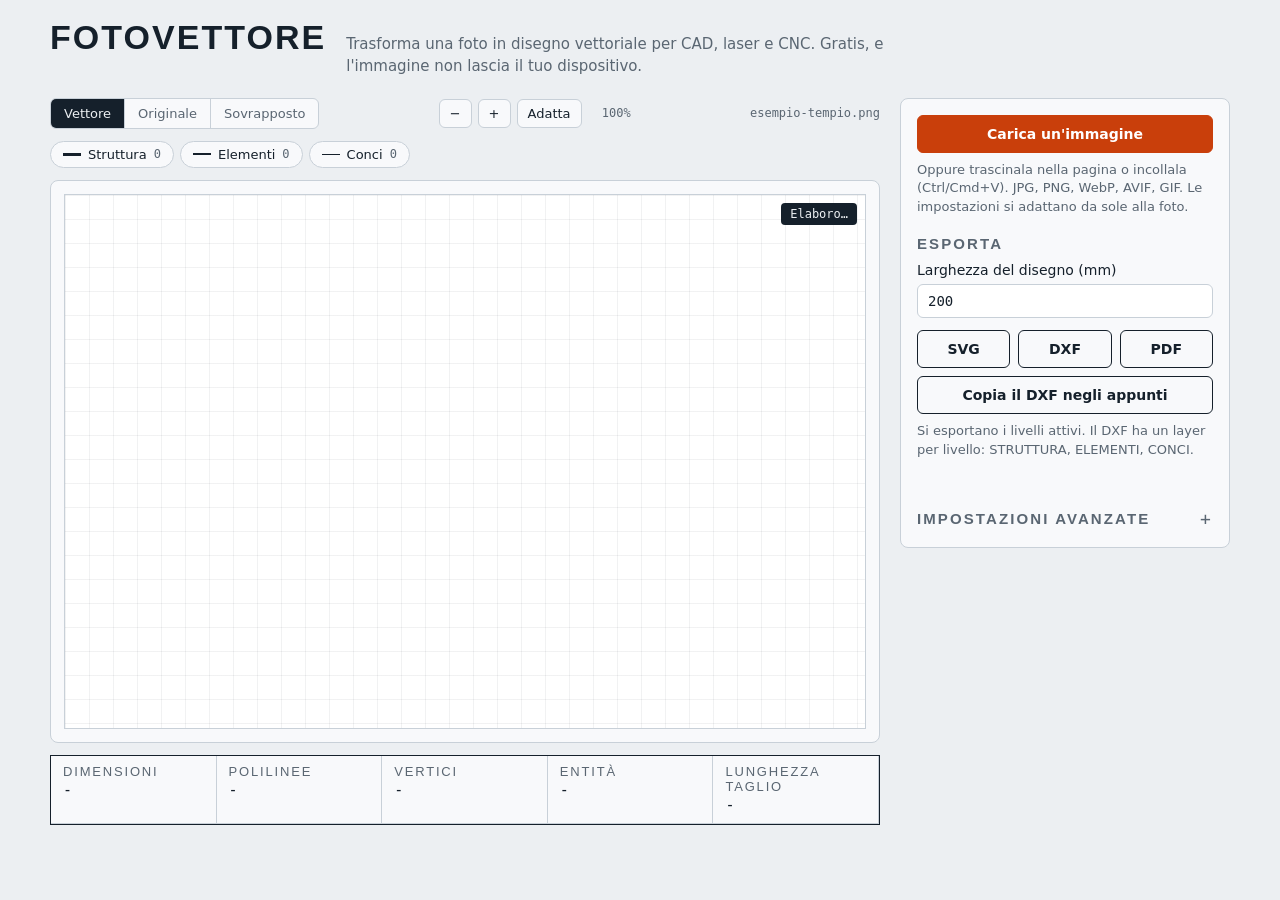
==== commit 56abf6dd: "Add files via upload" ====
--- a/index.html
+++ b/index.html
@@ -113,6 +113,27 @@
 .zoom button { font: 500 13px var(--font-body); border: 1px solid var(--line); background: var(--sheet); color: var(--ink); border-radius: 6px; padding: 6px 10px; cursor: pointer; }
 .zoom button:hover { background: color-mix(in srgb, var(--ink) 8%, transparent); }
 .zoom span { font: 400 12px var(--font-mono); color: var(--muted); min-width: 3.6em; text-align: right; font-variant-numeric: tabular-nums; }
+.frame svg path.l0 { stroke-width: 2.4; }
+.frame svg path.l1 { stroke-width: 1.5; }
+.frame svg path.l2 { stroke-width: 0.9; stroke-opacity: 0.7; }
+.layers { display: flex; flex-wrap: wrap; gap: 6px; }
+.chip { display: inline-flex; align-items: center; gap: 7px; font: 500 13px var(--font-body); color: var(--ink); background: var(--sheet); border: 1px solid var(--line); border-radius: 999px; padding: 5px 12px; cursor: pointer; }
+.chip b { font: 500 12px var(--font-mono); color: var(--muted); font-variant-numeric: tabular-nums; }
+.chip[aria-pressed="false"] { opacity: 0.45; }
+.chip .sw { display: inline-block; width: 18px; height: 0; border-top: 1px solid currentColor; }
+.chip .sw.w0 { border-top-width: 3px; } .chip .sw.w1 { border-top-width: 2px; }
+.adv summary { cursor: pointer; font: 600 15px var(--font-display); letter-spacing: 0.14em; text-transform: uppercase; color: var(--muted); list-style: none; display: flex; justify-content: space-between; align-items: center; padding: 2px 0; }
+.adv summary::-webkit-details-marker { display: none; }
+.adv summary::after { content: "+"; font: 500 18px var(--font-mono); }
+.adv[open] summary::after { content: "−"; }
+.advbody { display: flex; flex-direction: column; gap: 16px; margin-top: 14px; }
+.advbody .check { margin-bottom: 0; }
+input:disabled { opacity: 0.5; }
+@media (max-width: 879px) {
+  .stage { display: contents; }
+  .dropzone { position: sticky; top: env(safe-area-inset-top, 0px); z-index: 6; }
+  .frame { width: min(100%, calc(38vh * var(--ar))); }
+}
 .frame canvas, .frame svg { position: absolute; inset: 0; width: 100%; height: 100%; display: block; }
 .frame svg { color: var(--ink); }
 .frame[data-view="orig"] svg { display: none; }
@@ -213,12 +234,20 @@
         <span class="fname" id="fname">esempio-tempio.png</span>
       </div>
 
+      <div class="layers" role="group" aria-label="Livelli del disegno">
+        <button type="button" class="chip" data-layer="0" aria-pressed="true"><i class="sw w0"></i>Struttura <b id="n0">0</b></button>
+        <button type="button" class="chip" data-layer="1" aria-pressed="true"><i class="sw w1"></i>Elementi <b id="n1">0</b></button>
+        <button type="button" class="chip" data-layer="2" aria-pressed="true"><i class="sw w2"></i>Conci <b id="n2">0</b></button>
+      </div>
+
       <div class="dropzone">
         <div class="frame" id="frame" data-view="vector">
           <div class="vpwrap" id="vpwrap">
           <canvas id="orig" aria-label="Immagine originale"></canvas>
           <svg id="vec" viewBox="0 0 1200 800" preserveAspectRatio="none" role="img" aria-label="Disegno vettoriale">
-            <path id="vp" fill="none" stroke="currentColor" stroke-width="1.3" vector-effect="non-scaling-stroke" stroke-linejoin="round" stroke-linecap="round"></path>
+            <path id="vp2" class="l2" fill="none" stroke="currentColor" vector-effect="non-scaling-stroke" stroke-linejoin="round" stroke-linecap="round"></path>
+            <path id="vp1" class="l1" fill="none" stroke="currentColor" vector-effect="non-scaling-stroke" stroke-linejoin="round" stroke-linecap="round"></path>
+            <path id="vp0" class="l0" fill="none" stroke="currentColor" vector-effect="non-scaling-stroke" stroke-linejoin="round" stroke-linecap="round"></path>
           </svg>
           </div>
         </div>
@@ -238,71 +267,75 @@
       <div>
         <button class="btn primary" id="pick" type="button" style="width:100%">Carica un'immagine</button>
         <input id="file" type="file" accept="image/*" hidden>
-        <p class="hint">Oppure trascinala nella pagina o incollala (Ctrl/Cmd+V). JPG, PNG, WebP, AVIF, GIF.</p>
+        <p class="hint">Oppure trascinala nella pagina o incollala (Ctrl/Cmd+V). JPG, PNG, WebP, AVIF, GIF. Le impostazioni si adattano da sole alla foto.</p>
       </div>
 
       <div>
-        <h2>Metodo</h2>
-        <div class="seg full" role="group" aria-label="Metodo">
-          <button type="button" data-mode="edges" aria-pressed="false">Contorni</button>
-          <button type="button" data-mode="arch" aria-pressed="true">Architettura</button>
-          <button type="button" data-mode="shape" aria-pressed="false">Sagoma</button>
-        </div>
-        <p class="hint" id="modehint">Linee sottili lungo i bordi dell'immagine, come un disegno al tratto.</p>
-      </div>
-
-      <div>
-        <h2>Regolazioni</h2>
-        <div class="field" id="f-sens">
-          <label for="sens">Sensibilità <output id="o-sens"></output></label>
-          <input id="sens" type="range" min="0" max="100" value="55">
-        </div>
-        <div id="f-shape" hidden>
-          <label class="check"><input id="auto" type="checkbox" checked> Soglia automatica</label>
-          <div class="field">
-            <label for="thr">Soglia di luminosità <output id="o-thr"></output></label>
-            <input id="thr" type="range" min="5" max="250" value="128" disabled>
-          </div>
-          <label class="check"><input id="inv" type="checkbox"> Inverti (sagome chiare su sfondo scuro)</label>
-        </div>
-        <div class="field">
-          <label for="blur">Levigatura <output id="o-blur"></output></label>
-          <input id="blur" type="range" min="0" max="40" value="12">
-        </div>
-        <div class="field">
-          <label for="simp">Semplificazione <output id="o-simp"></output></label>
-          <input id="simp" type="range" min="0" max="40" value="10">
-        </div>
-        <div class="field">
-          <label for="minlen">Elimina tratti corti <output id="o-min"></output></label>
-          <input id="minlen" type="range" min="0" max="120" value="14">
-        </div>
-        <div class="field">
-          <label for="merge">Unisci linee <output id="o-merge"></output></label>
-          <input id="merge" type="range" min="0" max="80" value="30">
-        </div>
-        <label class="check"><input id="arcs" type="checkbox" checked> Riconosci archi</label>
-        <label class="check"><input id="straight" type="checkbox" checked> Raddrizza orizzontali e verticali</label>
-      </div>
-
-      <div>
-        <h2>Misura reale</h2>
+        <h2>Esporta</h2>
         <div class="field">
           <label for="wmm">Larghezza del disegno (mm)</label>
           <input id="wmm" type="number" min="1" max="100000" step="1" value="200" inputmode="decimal">
         </div>
-      </div>
-
-      <div>
-        <h2>Esporta</h2>
         <div class="exports">
           <button class="btn" id="ex-svg" type="button">SVG</button>
           <button class="btn" id="ex-dxf" type="button">DXF</button>
           <button class="btn" id="ex-pdf" type="button">PDF</button>
           <button class="btn wide" id="ex-copy" type="button">Copia il DXF negli appunti</button>
         </div>
+        <p class="hint">Si esportano i livelli attivi. Il DXF ha un layer per livello: STRUTTURA, ELEMENTI, CONCI.</p>
         <p class="status" id="status" role="status" aria-live="polite"></p>
       </div>
+
+      <details class="adv">
+        <summary>Impostazioni avanzate</summary>
+        <div class="advbody">
+          <label class="check"><input id="autoall" type="checkbox" checked> Impostazioni automatiche (consigliato)</label>
+
+          <div>
+            <h2>Metodo</h2>
+            <div class="seg full" role="group" aria-label="Metodo">
+              <button type="button" data-mode="edges" aria-pressed="false">Contorni</button>
+              <button type="button" data-mode="arch" aria-pressed="true">Architettura</button>
+              <button type="button" data-mode="shape" aria-pressed="false">Sagoma</button>
+            </div>
+            <p class="hint" id="modehint"></p>
+          </div>
+
+          <div>
+            <h2>Regolazioni</h2>
+            <div class="field" id="f-sens">
+              <label for="sens">Sensibilità <output id="o-sens"></output></label>
+              <input id="sens" type="range" min="0" max="100" value="55">
+            </div>
+            <div id="f-shape" hidden>
+              <label class="check"><input id="auto" type="checkbox" checked> Soglia automatica</label>
+              <div class="field">
+                <label for="thr">Soglia di luminosità <output id="o-thr"></output></label>
+                <input id="thr" type="range" min="5" max="250" value="128" disabled>
+              </div>
+              <label class="check"><input id="inv" type="checkbox"> Inverti (sagome chiare su sfondo scuro)</label>
+            </div>
+            <div class="field">
+              <label for="blur">Levigatura <output id="o-blur"></output></label>
+              <input id="blur" type="range" min="0" max="40" value="12">
+            </div>
+            <div class="field">
+              <label for="simp">Semplificazione <output id="o-simp"></output></label>
+              <input id="simp" type="range" min="0" max="40" value="10">
+            </div>
+            <div class="field">
+              <label for="minlen">Elimina tratti corti <output id="o-min"></output></label>
+              <input id="minlen" type="range" min="0" max="120" value="14">
+            </div>
+            <div class="field">
+              <label for="merge">Unisci linee <output id="o-merge"></output></label>
+              <input id="merge" type="range" min="0" max="80" value="30">
+            </div>
+            <label class="check"><input id="arcs" type="checkbox" checked> Riconosci archi</label>
+            <label class="check"><input id="straight" type="checkbox" checked> Raddrizza orizzontali e verticali</label>
+          </div>
+        </div>
+      </details>
     </aside>
   </main>
 </div>
@@ -311,7 +344,7 @@
 <script>
 (() => {
   const $ = (id) => document.getElementById(id);
-  const S = { W: 0, H: 0, gray: null, gen: 0, paths: [], info: {}, mode: 'arch', name: '' };
+  const S = { W: 0, H: 0, gray: null, gen: 0, paths: [], info: {}, mode: 'arch', name: '', show: [true, true, true] };
 
   /* ---------- utilities ---------- */
   const fmtInt = (n) => n.toLocaleString('it-IT');
@@ -326,7 +359,7 @@
   /* ---------- image loading ---------- */
   function setSource(el, name) {
     const w = el.naturalWidth || el.width, h = el.naturalHeight || el.height;
-    const s = Math.min(1, 1400 / Math.max(w, h));
+    const s = Math.min(1, 1600 / Math.max(w, h));
     const W = Math.max(8, Math.round(w * s)), H = Math.max(8, Math.round(h * s));
     const c = document.createElement('canvas');
     c.width = W; c.height = H;
@@ -1045,7 +1078,373 @@
       return L;
     }
 
-    function run(P) {
+        /* ====== Architettura: analisi a più scale con gerarchia dei livelli ====== */
+    function gradients(g, W, H) {
+      const N = W * H, mag = new Float32Array(N), dq = new Uint8Array(N);
+      for (let y = 1; y < H - 1; y++) {
+        for (let x = 1; x < W - 1; x++) {
+          const i = y * W + x;
+          const gx = (g[i - W + 1] + 2 * g[i + 1] + g[i + W + 1]) - (g[i - W - 1] + 2 * g[i - 1] + g[i + W - 1]);
+          const gy = (g[i + W - 1] + 2 * g[i + W] + g[i + W + 1]) - (g[i - W - 1] + 2 * g[i - W] + g[i - W + 1]);
+          mag[i] = Math.sqrt(gx * gx + gy * gy);
+          const ax = gx < 0 ? -gx : gx, ay = gy < 0 ? -gy : gy;
+          dq[i] = ay <= 0.41421356 * ax ? 0 : ay >= 2.41421356 * ax ? 2 : (gx * gy > 0 ? 1 : 3);
+        }
+      }
+      return { mag, dq };
+    }
+    function nmsMap(mag, dq, W, H) {
+      const out = new Float32Array(W * H);
+      for (let y = 1; y < H - 1; y++) {
+        for (let x = 1; x < W - 1; x++) {
+          const i = y * W + x, m = mag[i];
+          if (m <= 0) continue;
+          let a, b;
+          switch (dq[i]) {
+            case 0: a = mag[i - 1]; b = mag[i + 1]; break;
+            case 1: a = mag[i - W - 1]; b = mag[i + W + 1]; break;
+            case 2: a = mag[i - W]; b = mag[i + W]; break;
+            default: a = mag[i - W + 1]; b = mag[i + W - 1];
+          }
+          if (m >= a && m >= b) out[i] = m;
+        }
+      }
+      return out;
+    }
+    function hystMap(nm, W, H, hi, lo) {
+      const N = W * H, out = new Uint8Array(N), stack = [], nb = [-1, 1, -W, W, -W - 1, -W + 1, W - 1, W + 1];
+      for (let i = 0; i < N; i++) if (nm[i] >= hi) { out[i] = 1; stack.push(i); }
+      while (stack.length) {
+        const c = stack.pop();
+        for (let k = 0; k < 8; k++) { const j = c + nb[k]; if (j >= 0 && j < N && !out[j] && nm[j] >= lo) { out[j] = 1; stack.push(j); } }
+      }
+      return out;
+    }
+    function dilate(E, W, H, r) {
+      const N = W * H, tmp = new Uint8Array(N), out = new Uint8Array(N);
+      for (let y = 0; y < H; y++) {
+        const row = y * W; let cnt = 0;
+        for (let x = 0; x <= r && x < W; x++) cnt += E[row + x];
+        for (let x = 0; x < W; x++) {
+          tmp[row + x] = cnt > 0 ? 1 : 0;
+          const a = x + r + 1, b = x - r;
+          if (a < W) cnt += E[row + a];
+          if (b >= 0) cnt -= E[row + b];
+        }
+      }
+      for (let x = 0; x < W; x++) {
+        let cnt = 0;
+        for (let y = 0; y <= r && y < H; y++) cnt += tmp[y * W + x];
+        for (let y = 0; y < H; y++) {
+          out[y * W + x] = cnt > 0 ? 1 : 0;
+          const a = y + r + 1, b = y - r;
+          if (a < H) cnt += tmp[a * W + x];
+          if (b >= 0) cnt -= tmp[b * W + x];
+        }
+      }
+      return out;
+    }
+    function boxBlurGrid(a, w, h, r, passes) {
+      let src = Float32Array.from(a), dst = new Float32Array(a.length);
+      for (let p = 0; p < passes; p++) {
+        for (let y = 0; y < h; y++) for (let x = 0; x < w; x++) {
+          let s = 0, c = 0;
+          for (let k = -r; k <= r; k++) { const xx = x + k; if (xx >= 0 && xx < w) { s += src[y * w + xx]; c++; } }
+          dst[y * w + x] = s / c;
+        }
+        for (let y = 0; y < h; y++) for (let x = 0; x < w; x++) {
+          let s = 0, c = 0;
+          for (let k = -r; k <= r; k++) { const yy = y + k; if (yy >= 0 && yy < h) { s += dst[yy * w + x]; c++; } }
+          src[y * w + x] = s / c;
+        }
+      }
+      return src;
+    }
+    /* Individua l'edificio: dove ci sono tanti bordi orizzontali/verticali (cielo, ghiaia e fogliame non ne hanno) */
+    function subjectMask(mag, dq, W, H) {
+      const N = W * H;
+      let mx = 0; for (let i = 0; i < N; i++) if (mag[i] > mx) mx = mag[i];
+      if (mx <= 0) return null;
+      const bins = new Uint32Array(1001);
+      for (let i = 0; i < N; i++) bins[Math.min(1000, (mag[i] / mx * 1000) | 0)]++;
+      let acc = 0, T0 = 0;
+      for (let b = 0; b <= 1000; b++) { acc += bins[b]; if (acc >= N * 0.92) { T0 = (b + 1) / 1000 * mx; break; } }
+      const cs = 8, gw = Math.ceil(W / cs), gh = Math.ceil(H / cs);
+      let D = new Float32Array(gw * gh);
+      for (let y = 1; y < H - 1; y++) for (let x = 1; x < W - 1; x++) {
+        const i = y * W + x; if (mag[i] < T0) continue;
+        D[(y >> 3) * gw + (x >> 3)] += (dq[i] === 0 || dq[i] === 2) ? 1 : -1;
+      }
+      D = boxBlurGrid(D, gw, gh, 2, 3);
+      let dm = 0; for (let i = 0; i < D.length; i++) if (D[i] > dm) dm = D[i];
+      if (dm <= 0) return null;
+      const on = new Uint8Array(gw * gh);
+      for (let i = 0; i < on.length; i++) on[i] = D[i] > 0.22 * dm ? 1 : 0;
+      // componente più grande
+      const lab = new Int32Array(gw * gh).fill(-1); let best = -1, bestN = 0, nl = 0;
+      for (let s = 0; s < on.length; s++) {
+        if (!on[s] || lab[s] >= 0) continue;
+        const st = [s]; lab[s] = nl; let cnt = 0;
+        while (st.length) {
+          const c = st.pop(); cnt++;
+          const cx = c % gw, cy = (c / gw) | 0;
+          for (const [dx, dy] of [[1, 0], [-1, 0], [0, 1], [0, -1]]) {
+            const nx = cx + dx, ny = cy + dy; if (nx < 0 || ny < 0 || nx >= gw || ny >= gh) continue;
+            const j = ny * gw + nx; if (on[j] && lab[j] < 0) { lab[j] = nl; st.push(j); }
+          }
+        }
+        if (cnt > bestN) { bestN = cnt; best = nl; } nl++;
+      }
+      if (best < 0 || bestN < 12) return null;
+      const m = new Uint8Array(gw * gh);
+      for (let i = 0; i < m.length; i++) m[i] = lab[i] === best ? 1 : 0;
+      // riempie i buchi (aperture scure)
+      const out = new Uint8Array(gw * gh), st = [];
+      for (let x = 0; x < gw; x++) for (const y of [0, gh - 1]) { const j = y * gw + x; if (!m[j] && !out[j]) { out[j] = 2; st.push(j); } }
+      for (let y = 0; y < gh; y++) for (const x of [0, gw - 1]) { const j = y * gw + x; if (!m[j] && !out[j]) { out[j] = 2; st.push(j); } }
+      while (st.length) {
+        const c = st.pop(), cx = c % gw, cy = (c / gw) | 0;
+        for (const [dx, dy] of [[1, 0], [-1, 0], [0, 1], [0, -1]]) {
+          const nx = cx + dx, ny = cy + dy; if (nx < 0 || ny < 0 || nx >= gw || ny >= gh) continue;
+          const j = ny * gw + nx; if (!m[j] && !out[j]) { out[j] = 2; st.push(j); }
+        }
+      }
+      const filled = new Uint8Array(gw * gh);
+      for (let i = 0; i < filled.length; i++) filled[i] = out[i] === 2 ? 0 : 1;
+      // dilata di una cella
+      const fin = new Uint8Array(gw * gh);
+      let x0 = gw, x1 = 0;
+      for (let y = 0; y < gh; y++) for (let x = 0; x < gw; x++) {
+        let v = 0;
+        for (let dy = -1; dy <= 1 && !v; dy++) for (let dx = -1; dx <= 1; dx++) {
+          const nx = x + dx, ny = y + dy; if (nx >= 0 && ny >= 0 && nx < gw && ny < gh && filled[ny * gw + nx]) { v = 1; break; }
+        }
+        fin[y * gw + x] = v; if (v) { if (x < x0) x0 = x; if (x > x1) x1 = x; }
+      }
+      return { on: fin, gw, gh, width: Math.max(1, (x1 - x0 + 1) * cs) };
+    }
+
+    function distPtSeg(px, py, s) {
+      const dx = s.x1 - s.x0, dy = s.y1 - s.y0, l2 = dx * dx + dy * dy;
+      if (l2 < 1e-9) return Math.hypot(px - s.x0, py - s.y0);
+      let t = ((px - s.x0) * dx + (py - s.y0) * dy) / l2; t = t < 0 ? 0 : t > 1 ? 1 : t;
+      return Math.hypot(px - (s.x0 + t * dx), py - (s.y0 + t * dy));
+    }
+    /* Toglie da `low` le linee già coperte da una linea di un livello superiore */
+    function dropCovered(low, high, tol) {
+      if (!high.length) return low;
+      return low.filter((s) => {
+        const len = Math.hypot(s.x1 - s.x0, s.y1 - s.y0); if (len < 1e-6) return false;
+        const ux = (s.x1 - s.x0) / len, uy = (s.y1 - s.y0) / len;
+        let covered = 0; const samples = 5;
+        for (let k = 0; k < samples; k++) {
+          const t = (k + 0.5) / samples, px = s.x0 + (s.x1 - s.x0) * t, py = s.y0 + (s.y1 - s.y0) * t;
+          for (const h of high) {
+            const hl = Math.hypot(h.x1 - h.x0, h.y1 - h.y0); if (hl < 1e-6) continue;
+            if (Math.abs(ux * (h.x1 - h.x0) / hl + uy * (h.y1 - h.y0) / hl) < 0.97) continue;
+            if (distPtSeg(px, py, h) <= tol) { covered++; break; }
+          }
+        }
+        return covered < samples * 0.7;
+      });
+    }
+
+    /* Sposta in `into` i gruppi di pixel di E più piccoli di minSize (non li butta: scendono di livello) */
+    function demoteSmall(E, into, W, H, minSize) {
+      const N = W * H, seen = new Uint8Array(N), nb = [-1, 1, -W, W, -W - 1, -W + 1, W - 1, W + 1];
+      for (let s0 = 0; s0 < N; s0++) {
+        if (!E[s0] || seen[s0]) continue;
+        const comp = [s0]; seen[s0] = 1;
+        for (let h = 0; h < comp.length; h++) {
+          const c = comp[h];
+          for (let k = 0; k < 8; k++) { const j = c + nb[k]; if (j >= 0 && j < N && E[j] && !seen[j]) { seen[j] = 1; comp.push(j); } }
+        }
+        if (comp.length < minSize) for (const c of comp) { E[c] = 0; if (into) into[c] = 1; }
+      }
+    }
+    function morph1D(A, W, H, r, horiz, erode) {
+      const out = new Uint8Array(W * H), len = horiz ? W : H, lines = horiz ? H : W, stride = horiz ? 1 : W, step = horiz ? W : 1, win = 2 * r + 1;
+      for (let l = 0; l < lines; l++) {
+        const base = l * step; let cnt = 0;
+        for (let i = 0; i <= r && i < len; i++) cnt += A[base + i * stride];
+        for (let i = 0; i < len; i++) {
+          out[base + i * stride] = erode ? (cnt === win ? 1 : 0) : (cnt > 0 ? 1 : 0);
+          const a = i + r + 1, b = i - r;
+          if (a < len) cnt += A[base + a * stride];
+          if (b >= 0) cnt -= A[base + b * stride];
+        }
+      }
+      return out;
+    }
+    /* Tiene i pixel che fanno parte di corse lunghe (>= 2r+1) quasi orizzontali o verticali, tollerando ondulazioni di tp pixel */
+    function openAxis(E, W, H, r, tp, horiz) {
+      const t = morph1D(E, W, H, tp, !horiz, false);
+      const o = morph1D(morph1D(t, W, H, r, horiz, true), W, H, r, horiz, false);
+      const out = new Uint8Array(W * H);
+      for (let i = 0; i < out.length; i++) out[i] = E[i] && o[i] ? 1 : 0;
+      return out;
+    }
+    /* Allunga gli estremi liberi lungo la loro direzione fino a incontrare una linea trasversale vicina */
+    function extendToMeet(L, targets, maxExt) {
+      const all = L.concat(targets);
+      for (const s of L) {
+        const len = Math.hypot(s.x1 - s.x0, s.y1 - s.y0); if (len < 1e-6) continue;
+        const ux = (s.x1 - s.x0) / len, uy = (s.y1 - s.y0) / len;
+        for (let e = 0; e < 2; e++) {
+          const px = e ? s.x1 : s.x0, py = e ? s.y1 : s.y0, dx = e ? ux : -ux, dy = e ? uy : -uy;
+          let best = maxExt + 1, bx = 0, by = 0, hit = false, covered = false;
+          for (const t of all) {
+            if (t === s) continue;
+            const tl = Math.hypot(t.x1 - t.x0, t.y1 - t.y0); if (tl < 1e-6) continue;
+            const tx = (t.x1 - t.x0) / tl, ty = (t.y1 - t.y0) / tl;
+            if (Math.abs(dx * tx + dy * ty) > 0.7) continue;
+            if (distPtSeg(px, py, t) < 1.5) { covered = true; break; }
+            const den = dx * ty - dy * tx; if (Math.abs(den) < 1e-6) continue;
+            const a = ((t.x0 - px) * ty - (t.y0 - py) * tx) / den;
+            const b = ((t.x0 - px) * dy - (t.y0 - py) * dx) / den;
+            if (a < 0 || a > maxExt || b < -2 || b > tl + 2) continue;
+            if (a < best) { best = a; bx = px + dx * a; by = py + dy * a; hit = true; }
+          }
+          if (!covered && hit) { if (e) { s.x1 = bx; s.y1 = by; } else { s.x0 = bx; s.y0 = by; } }
+        }
+      }
+    }
+    const isAxis = (s) => Math.abs(s.x1 - s.x0) < 1e-6 || Math.abs(s.y1 - s.y0) < 1e-6;
+
+    function pctSorted(sorted, p) { return sorted.length ? sorted[Math.min(sorted.length - 1, Math.max(0, Math.floor(p * sorted.length)))] : 0; }
+
+    function runArch(P) {
+      const W = IMG.W, H = IMG.H, gray = IMG.gray, sc = Math.max(0.6, W / 1400);
+      const t0 = Date.now(), lap = (n) => { if (P.debug) console.log('  ', n, Date.now() - t0, 'ms'); };
+      const sigF = P.autoAll ? 1.0 * sc : Math.max(0.6, P.blur * 0.6) * sc;
+      const key = 'A|' + W + 'x' + H + '|' + sigF.toFixed(2);
+      if (PRE.key !== key) {
+        const gF = gaussBlur(diffuse(gray, W, H, 2), W, H, sigF);
+        const gM = gaussBlur(diffuse(gray, W, H, 5), W, H, 2.2 * sc);
+        const gC = gaussBlur(diffuse(gray, W, H, 10), W, H, 4.5 * sc);
+        lap('blur+diffuse');
+        const F = gradients(gF, W, H), M = gradients(gM, W, H), C = gradients(gC, W, H);
+        const mask = subjectMask(F.mag, F.dq, W, H);
+        const full = new Uint8Array(W * H);
+        if (mask) { for (let y = 0; y < H; y++) for (let x = 0; x < W; x++) full[y * W + x] = mask.on[(y >> 3) * mask.gw + (x >> 3)]; }
+        else full.fill(1);
+        lap('gradients+mask');
+        const nm = [nmsMap(F.mag, F.dq, W, H), nmsMap(M.mag, M.dq, W, H), nmsMap(C.mag, C.dq, W, H)];
+        const sorted = nm.map((a) => { const v = []; for (let i = 0; i < a.length; i++) if (a[i] > 0 && full[i]) v.push(a[i]); return Float32Array.from(v).sort(); });
+        PRE = { key, magF: F.mag, nm, sorted, full, Sw: mask ? mask.width : W, masked: !!mask };
+      }
+      lap('precompute');
+      const { magF, nm, sorted, full, Sw } = PRE;
+      /* colonne occupate dal soggetto: serve a scartare strisce di terreno fuori dalla facciata */
+      let cx0 = 0, cx1 = W - 1;
+      if (PRE.masked) {
+        const cc = new Int32Array(W); let mx = 0;
+        for (let y = 0; y < H; y++) for (let x = 0; x < W; x++) if (full[y * W + x]) cc[x]++;
+        for (let x = 0; x < W; x++) if (cc[x] > mx) mx = cc[x];
+        while (cx0 < W - 1 && cc[cx0] < 0.25 * mx) cx0++;
+        while (cx1 > 0 && cc[cx1] < 0.25 * mx) cx1--;
+        const mg = Math.round(0.015 * W); cx0 = Math.max(0, cx0 - mg); cx1 = Math.min(W - 1, cx1 + mg);
+      }
+      const s = P.autoAll ? 50 : P.sens, shift = (50 - s) / 100 * 0.5;
+      const pc = (base) => Math.min(0.98, Math.max(0.02, base + shift));
+      const th = [[0.62, 0.35], [0.80, 0.55], [0.84, 0.5]].map(([h, l], k) => [pctSorted(sorted[k], pc(h)), pctSorted(sorted[k], pc(l))]);
+      const hy = nm.map((a, k) => { const e = hystMap(a, W, H, th[k][0], th[k][1]); for (let i = 0; i < e.length; i++) if (!full[i]) e[i] = 0; return e; });
+      const dC = dilate(hy[2], W, H, Math.round(5 * sc)), dM = dilate(hy[1], W, H, Math.round(3 * sc));
+      lap('hysteresis');
+      const maps = [new Uint8Array(W * H), new Uint8Array(W * H), new Uint8Array(W * H)];
+      for (let i = 0; i < W * H; i++) if (hy[0][i]) maps[dC[i] ? 0 : dM[i] ? 1 : 2][i] = 1;
+
+      const mm = P.autoAll ? 1 : Math.max(0.4, P.minlen / 30), tm = P.autoAll ? 1 : Math.max(0.4, P.simp / 1.5);
+      const minLen = [Math.max(40, 0.11 * Sw) * mm, Math.max(18, 0.04 * Sw) * mm, Math.max(14, 0.028 * Sw) * mm];
+      const tol = [1.4 * sc * tm, 1.2 * sc * tm, 1.4 * sc * tm];
+      const mrg = P.autoAll ? [2.5 * sc, 2.0 * sc, 3.0 * sc] : [P.merge, P.merge * 0.8, P.merge * 1.1];
+      const arcsOn = [P.arcs, P.arcs, false];
+
+      // livello 0 = struttura (bordi forti anche a scala grossa); il resto si divide in conci (giunti ortogonali) ed elementi (curve)
+      demoteSmall(maps[0], maps[1], W, H, minLen[0]);
+      const N = W * H, rest = new Uint8Array(N);
+      for (let i = 0; i < N; i++) rest[i] = (maps[1][i] | maps[2][i]) ? 1 : 0;
+      const rr = Math.max(6, Math.round(minLen[2] / 2)), tp = Math.max(1, Math.round(2 * sc));
+      const Hn = openAxis(rest, W, H, rr, tp, true), Vn = openAxis(rest, W, H, rr, tp, false);
+      const both = new Uint8Array(N);
+      for (let i = 0; i < N; i++) both[i] = (Hn[i] | Vn[i]) ? 1 : 0;
+      const nearBoth = dilate(both, W, H, 1), elem = new Uint8Array(N);
+      for (let i = 0; i < N; i++) elem[i] = rest[i] && !nearBoth[i] ? 1 : 0;
+      dropSmall(elem, W, H, Math.max(6, Math.round(minLen[1] * 0.5)));
+      const sets = [[], [], []];
+      for (const c of traceChains(maps[0], W, H, 4)) { c.str = chainStrength(c.pts, magF, W); sets[0].push(c); }
+      for (const c of traceChains(elem, W, H, 4)) { c.str = chainStrength(c.pts, magF, W); sets[1].push(c); }
+      for (const m of [Hn, Vn]) for (const c of traceChains(m, W, H, 4)) { c.str = chainStrength(c.pts, magF, W); sets[2].push(c); }
+      lap('tracing');
+      const Ls = [], As = [];
+      let rawPts = 0;
+      for (let l = 0; l < 3; l++) {
+        let chains = bridge(sets[l], Math.min(14, 3 + 2 * mrg[l]));
+        chains = chains.filter((c) => c.pts.length >= minLen[l] * (c.closed ? 0.6 : 1));
+        const L = [], A = [];
+        for (const c of chains) {
+          rawPts += c.pts.length;
+          const fit = fitChain(smoothPts(c.pts, c.closed, 2), c.closed, tol[l], arcsOn[l]);
+          if (l === 1) {
+            let al = 0, tl = 0;
+            for (const sg of fit) { const d = Math.hypot(sg.x1 - sg.x0, sg.y1 - sg.y0); tl += d; if (sg.arc) al += d; }
+            if (!(tl > 0 && (al / tl >= 0.5 || (c.closed && tl >= minLen[1])))) continue;
+          }
+          for (const sg of fit) (sg.arc ? A : L).push(sg);
+        }
+        let L2 = mrg[l] > 0 ? mergeLines(L, mrg[l], 3 * mrg[l] + 2) : L;
+        if (P.straight) {
+          straighten(L2, l === 2 ? 5 : 3);
+          if (l === 2) L2 = L2.filter(isAxis);
+          else if (l === 1) L2 = L2.filter((sg) => isAxis(sg) || Math.hypot(sg.x1 - sg.x0, sg.y1 - sg.y0) >= 2.5 * minLen[1]);
+        }
+        Ls.push(L2); As.push(A);
+      }
+      // gerarchia per lunghezza: le linee lunghe e gli archi grandi diventano struttura
+      const promote = Math.max(90, 0.16 * Sw) * mm, promoteArc = Math.max(60, 0.08 * Sw) * mm;
+      for (const l of [1, 2]) {
+        const keep = [];
+        for (const sg of Ls[l]) (Math.hypot(sg.x1 - sg.x0, sg.y1 - sg.y0) >= promote ? Ls[0] : keep).push(sg);
+        Ls[l] = keep;
+      }
+      {
+        const keep = [];
+        for (const sg of As[1]) (Math.hypot(sg.x1 - sg.x0, sg.y1 - sg.y0) >= promoteArc ? As[0] : keep).push(sg);
+        As[1] = keep;
+      }
+      lap('fit+merge');
+      Ls[1] = dropCovered(Ls[1], Ls[0], 3);
+      Ls[2] = dropCovered(Ls[2], Ls[0].concat(Ls[1]), 3.5);
+      if (P.straight) {
+        const ext = Math.round(14 * sc);
+        extendToMeet(Ls[0], [], ext);
+        extendToMeet(Ls[1], Ls[0], ext);
+        extendToMeet(Ls[2], Ls[0].concat(Ls[1]), ext);
+      }
+
+      const paths = []; let lines = 0, arcs = 0; const layers = [0, 0, 0];
+      for (let l = 0; l < 3; l++) {
+        const snap = 1 + 1.2 * mrg[l];
+        const { V, segs: s0 } = weld(Ls[l], As[l], snap);
+        tSnap(V, s0, snap);
+        const seen = new Set(), segs = [];
+        for (const sg of s0) {
+          if (!sg.m) { const k = Math.min(sg.a, sg.b) + '_' + Math.max(sg.a, sg.b); if (seen.has(k)) continue; seen.add(k); }
+          segs.push(sg);
+        }
+        for (const p of buildPaths(V, segs)) {
+          const v = []; for (const id of p.vs) v.push(V[id][0], V[id][1]);
+          if (pathLength(v, p.bs, p.closed) < Math.max(4, minLen[l] * 0.5)) continue;
+          if (l > 0) { let inside = 0; for (let k = 0; k < v.length; k += 2) if (v[k] >= cx0 && v[k] <= cx1) inside++; if (inside * 2 < v.length / 2) continue; }
+          for (const b of p.bs) { if (b) arcs++; else lines++; }
+          paths.push({ c: p.closed ? 1 : 0, v, b: p.bs, l }); layers[l]++;
+        }
+      }
+      lap('weld+paths');
+      return { paths, info: { T: null, lines, arcs, rawPts, layers, masked: PRE.masked } };
+    }
+
+    function runOld(P) {
       const W = IMG.W, H = IMG.H, gray = IMG.gray, mode = P.mode, tol = Math.max(0.5, P.simp);
       let chains = [], T = null;
       if (mode === 'shape') {
@@ -1093,11 +1492,12 @@
         const v = []; for (const id of p.vs) v.push(V[id][0], V[id][1]);
         if (pathLength(v, p.bs, p.closed) < Math.max(2, P.minlen * 0.8)) continue;
         for (const b of p.bs) { if (b) arcs++; else lines++; }
-        paths.push({ c: p.closed ? 1 : 0, v, b: p.bs });
+        paths.push({ c: p.closed ? 1 : 0, v, b: p.bs, l: mode === 'shape' ? 0 : 1 });
       }
       return { paths, info: { T, lines, arcs, rawPts } };
     }
 
+    function run(P) { return P.mode === 'arch' ? runArch(P) : runOld(P); }
     return { setImage, run };
   }
 
@@ -1157,6 +1557,7 @@
   function params() {
     return {
       mode: S.mode,
+      autoAll: $('autoall').checked && S.mode === 'arch',
       sens: +$('sens').value,
       blur: +$('blur').value / 10,
       simp: +$('simp').value / 10,
@@ -1189,6 +1590,13 @@
   }
 
   /* ---------- output builders ---------- */
+  const LAYERS = [
+    { name: 'STRUTTURA', w: 0.5, aci: 7 },
+    { name: 'ELEMENTI', w: 0.25, aci: 5 },
+    { name: 'CONCI', w: 0.12, aci: 8 },
+  ];
+  const layerOf = (p) => (p.l === undefined ? 1 : p.l);
+  const vis = () => S.paths.filter((p) => S.show[layerOf(p)]);
   function pathD(paths, fx, fy, rs, digits) {
     const f = (n) => (digits === 1 ? String(Math.round(n * 10) / 10) : String(+n.toFixed(digits)));
     const out = [];
@@ -1209,7 +1617,7 @@
   }
   function measure() {
     let verts = 0, len = 0;
-    for (const p of S.paths) { verts += p.v.length / 2; len += pathLenOf(p); }
+    for (const p of vis()) { verts += p.v.length / 2; len += pathLenOf(p); }
     return { verts, len };
   }
   function pathLenOf(p) {
@@ -1222,44 +1630,66 @@
   }
   function widthMm() { const v = parseFloat($('wmm').value); return v > 0 ? v : 200; }
 
+  function applyLayerVis() {
+    for (let k = 0; k < 3; k++) {
+      $('vp' + k).style.display = S.show[k] ? '' : 'none';
+      document.querySelector('[data-layer="' + k + '"]').setAttribute('aria-pressed', String(S.show[k]));
+    }
+  }
   function render() {
-    $('vp').setAttribute('d', pathD(S.paths, (x) => x, (y) => y, 1, 1));
+    const counts = [0, 0, 0];
+    for (let k = 0; k < 3; k++) {
+      const ps = S.paths.filter((p) => layerOf(p) === k);
+      counts[k] = ps.length;
+      $('vp' + k).setAttribute('d', pathD(ps, (x) => x, (y) => y, 1, 1));
+      $('n' + k).textContent = fmtInt(ps.length);
+    }
+    applyLayerVis();
     updateBlock();
   }
   function updateBlock() {
-    const sc = widthMm() / S.W, m = measure();
+    const sc = widthMm() / S.W, m = measure(), vp = vis();
     $('tb-size').textContent = fmt1(widthMm()) + ' × ' + fmt1(S.H * sc) + ' mm';
-    $('tb-paths').textContent = fmtInt(S.paths.length);
+    $('tb-paths').textContent = fmtInt(vp.length);
     $('tb-pts').textContent = fmtInt(m.verts);
     $('tb-ent').textContent = fmtInt(S.info.lines || 0) + ' linee · ' + fmtInt(S.info.arcs || 0) + ' archi';
     const mm = m.len * sc;
     $('tb-len').textContent = mm >= 1000 ? (mm / 1000).toLocaleString('it-IT', { maximumFractionDigits: 2 }) + ' m' : fmt1(mm) + ' mm';
-    const has = S.paths.length > 0;
+    const has = vp.length > 0;
     for (const id of ['ex-svg', 'ex-dxf', 'ex-pdf', 'ex-copy']) $(id).disabled = !has;
   }
 
   function buildSVG() {
-    const sc = widthMm() / S.W, w = widthMm(), h = S.H * sc;
-    const d = pathD(S.paths, (x) => x * sc, (y) => y * sc, sc, 3);
-    return '<?xml version="1.0" encoding="UTF-8"?>\n<svg xmlns="http://www.w3.org/2000/svg" width="' + w.toFixed(3) + 'mm" height="' + h.toFixed(3) + 'mm" viewBox="0 0 ' + w.toFixed(3) + ' ' + h.toFixed(3) + '">\n<path d="' + d + '" fill="none" stroke="#000000" stroke-width="0.1" stroke-linejoin="round" stroke-linecap="round"/>\n</svg>\n';
-  }
-  /* DXF R12: LINE per i tratti singoli, POLYLINE con "bulge" per catene e archi */
+    const sc = widthMm() / S.W, w = widthMm(), h = S.H * sc, vp = vis(), g = [];
+    for (let k = 0; k < 3; k++) {
+      const ps = vp.filter((p) => layerOf(p) === k);
+      if (!ps.length) continue;
+      g.push('<g id="' + LAYERS[k].name + '" fill="none" stroke="#000000" stroke-width="' + LAYERS[k].w + '" stroke-linejoin="round" stroke-linecap="round">\n<path d="' + pathD(ps, (x) => x * sc, (y) => y * sc, sc, 3) + '"/>\n</g>');
+    }
+    return '<?xml version="1.0" encoding="UTF-8"?>\n<svg xmlns="http://www.w3.org/2000/svg" width="' + w.toFixed(3) + 'mm" height="' + h.toFixed(3) + 'mm" viewBox="0 0 ' + w.toFixed(3) + ' ' + h.toFixed(3) + '">\n' + g.join('\n') + '\n</svg>\n';
+  }
+  /* DXF R12 con livelli (layer): STRUTTURA, ELEMENTI, CONCI. LINE per i tratti singoli, POLYLINE con "bulge" per catene e archi */
   function buildDXF() {
     const sc = widthMm() / S.W, H = S.H;
-    const o = ['0', 'SECTION', '2', 'HEADER', '9', '$ACADVER', '1', 'AC1009', '9', '$INSUNITS', '70', '4', '0', 'ENDSEC', '0', 'SECTION', '2', 'ENTITIES'];
+    const o = ['0', 'SECTION', '2', 'HEADER', '9', '$ACADVER', '1', 'AC1009', '9', '$INSUNITS', '70', '4', '0', 'ENDSEC',
+      '0', 'SECTION', '2', 'TABLES',
+      '0', 'TABLE', '2', 'LTYPE', '70', '1', '0', 'LTYPE', '2', 'CONTINUOUS', '70', '0', '3', 'Solid line', '72', '65', '73', '0', '40', '0.0', '0', 'ENDTAB',
+      '0', 'TABLE', '2', 'LAYER', '70', '4', '0', 'LAYER', '2', '0', '70', '0', '62', '7', '6', 'CONTINUOUS'];
+    for (const L of LAYERS) o.push('0', 'LAYER', '2', L.name, '70', '0', '62', String(L.aci), '6', 'CONTINUOUS');
+    o.push('0', 'ENDTAB', '0', 'ENDSEC', '0', 'SECTION', '2', 'ENTITIES');
     const X = (x) => (x * sc).toFixed(3), Y = (y) => ((H - y) * sc).toFixed(3);
-    for (const p of S.paths) {
-      const v = p.v, n = v.length / 2;
+    for (const p of vis()) {
+      const v = p.v, n = v.length / 2, ly = LAYERS[layerOf(p)].name;
       if (!p.c && n === 2 && !p.b[0]) {
-        o.push('0', 'LINE', '8', '0', '10', X(v[0]), '20', Y(v[1]), '30', '0.0', '11', X(v[2]), '21', Y(v[3]), '31', '0.0');
+        o.push('0', 'LINE', '8', ly, '10', X(v[0]), '20', Y(v[1]), '30', '0.0', '11', X(v[2]), '21', Y(v[3]), '31', '0.0');
         continue;
       }
-      o.push('0', 'POLYLINE', '8', '0', '66', '1', '10', '0.0', '20', '0.0', '30', '0.0', '70', p.c ? '1' : '0');
+      o.push('0', 'POLYLINE', '8', ly, '66', '1', '10', '0.0', '20', '0.0', '30', '0.0', '70', p.c ? '1' : '0');
       for (let i = 0; i < n; i++) {
-        o.push('0', 'VERTEX', '8', '0', '10', X(v[2 * i]), '20', Y(v[2 * i + 1]), '30', '0.0');
+        o.push('0', 'VERTEX', '8', ly, '10', X(v[2 * i]), '20', Y(v[2 * i + 1]), '30', '0.0');
         if (i < p.b.length && p.b[i]) o.push('42', p.b[i].toFixed(6));
       }
-      o.push('0', 'SEQEND', '8', '0');
+      o.push('0', 'SEQEND', '8', ly);
     }
     o.push('0', 'ENDSEC', '0', 'EOF');
     return o.join('\n') + '\n';
@@ -1281,18 +1711,22 @@
     return out;
   }
   function buildPDF() {
-    const k = 72 / 25.4, sc = widthMm() / S.W * k, pw = widthMm() * k, ph = S.H * sc, H = S.H;
+    const k = 72 / 25.4, sc = widthMm() / S.W * k, pw = widthMm() * k, ph = S.H * sc, H = S.H, vp = vis();
     const X = (x) => (x * sc).toFixed(2), Y = (y) => ((H - y) * sc).toFixed(2);
-    const c = ['0.3 w 1 J 1 j 0 0 0 RG'];
-    for (const p of S.paths) {
-      const v = p.v, n = v.length / 2, m = p.c ? n : n - 1, parts = [X(v[0]) + ' ' + Y(v[1]) + ' m'];
-      for (let i = 0; i < m; i++) {
-        const j = (i + 1) % n, b = p.b[i];
-        if (!b) parts.push(X(v[2 * j]) + ' ' + Y(v[2 * j + 1]) + ' l');
-        else for (const z of arcBezier([v[2 * i], v[2 * i + 1]], [v[2 * j], v[2 * j + 1]], b)) parts.push(X(z[0]) + ' ' + Y(z[1]) + ' ' + X(z[2]) + ' ' + Y(z[3]) + ' ' + X(z[4]) + ' ' + Y(z[5]) + ' c');
-      }
-      parts.push(p.c ? 'h S' : 'S');
-      c.push(parts.join('\n'));
+    const c = ['1 J 1 j 0 0 0 RG'];
+    for (let ly = 2; ly >= 0; ly--) {
+      c.push((LAYERS[ly].w * k).toFixed(2) + ' w');
+      for (const p of vp) {
+        if (layerOf(p) !== ly) continue;
+        const v = p.v, n = v.length / 2, m = p.c ? n : n - 1, parts = [X(v[0]) + ' ' + Y(v[1]) + ' m'];
+        for (let i = 0; i < m; i++) {
+          const j = (i + 1) % n, b = p.b[i];
+          if (!b) parts.push(X(v[2 * j]) + ' ' + Y(v[2 * j + 1]) + ' l');
+          else for (const z of arcBezier([v[2 * i], v[2 * i + 1]], [v[2 * j], v[2 * j + 1]], b)) parts.push(X(z[0]) + ' ' + Y(z[1]) + ' ' + X(z[2]) + ' ' + Y(z[3]) + ' ' + X(z[4]) + ' ' + Y(z[5]) + ' c');
+        }
+        parts.push(p.c ? 'h S' : 'S');
+        c.push(parts.join('\n'));
+      }
     }
     const cs = c.join('\n') + '\n';
     const objs = [
@@ -1388,9 +1822,17 @@
       $('frame').dataset.view = b.dataset.view;
     });
   });
+  function syncAuto() {
+    const auto = $('autoall').checked && S.mode === 'arch';
+    for (const id of ['sens', 'blur', 'simp', 'minlen', 'merge']) $(id).disabled = auto;
+  }
+  $('autoall').addEventListener('change', () => { syncAuto(); schedule(); });
+  document.querySelectorAll('[data-layer]').forEach((b) => b.addEventListener('click', () => {
+    const k = +b.dataset.layer; S.show[k] = !S.show[k]; applyLayerVis(); updateBlock();
+  }));
   const hints = {
     edges: 'Linee sottili lungo i bordi dell\'immagine, come un disegno al tratto.',
-    arch: 'Per edifici e facciate: ignora texture e piccole ombre, tiene gli spigoli strutturali e prova a raddrizzarli.',
+    arch: 'Per edifici e facciate: separa struttura, elementi e conci in livelli, ignora sfondo e texture e raddrizza i giunti.',
     shape: 'Contorni chiusi di zone scure e chiare. Adatta a sagome da tagliare al laser o alla CNC.',
   };
   function setMode(mode) {
@@ -1400,6 +1842,7 @@
     $('f-shape').hidden = mode !== 'shape';
     $('modehint').textContent = hints[mode];
     applyDefaults(mode);
+    syncAuto();
   }
   document.querySelectorAll('[data-mode]').forEach((b) => b.addEventListener('click', () => { setMode(b.dataset.mode); schedule(); }));
 
